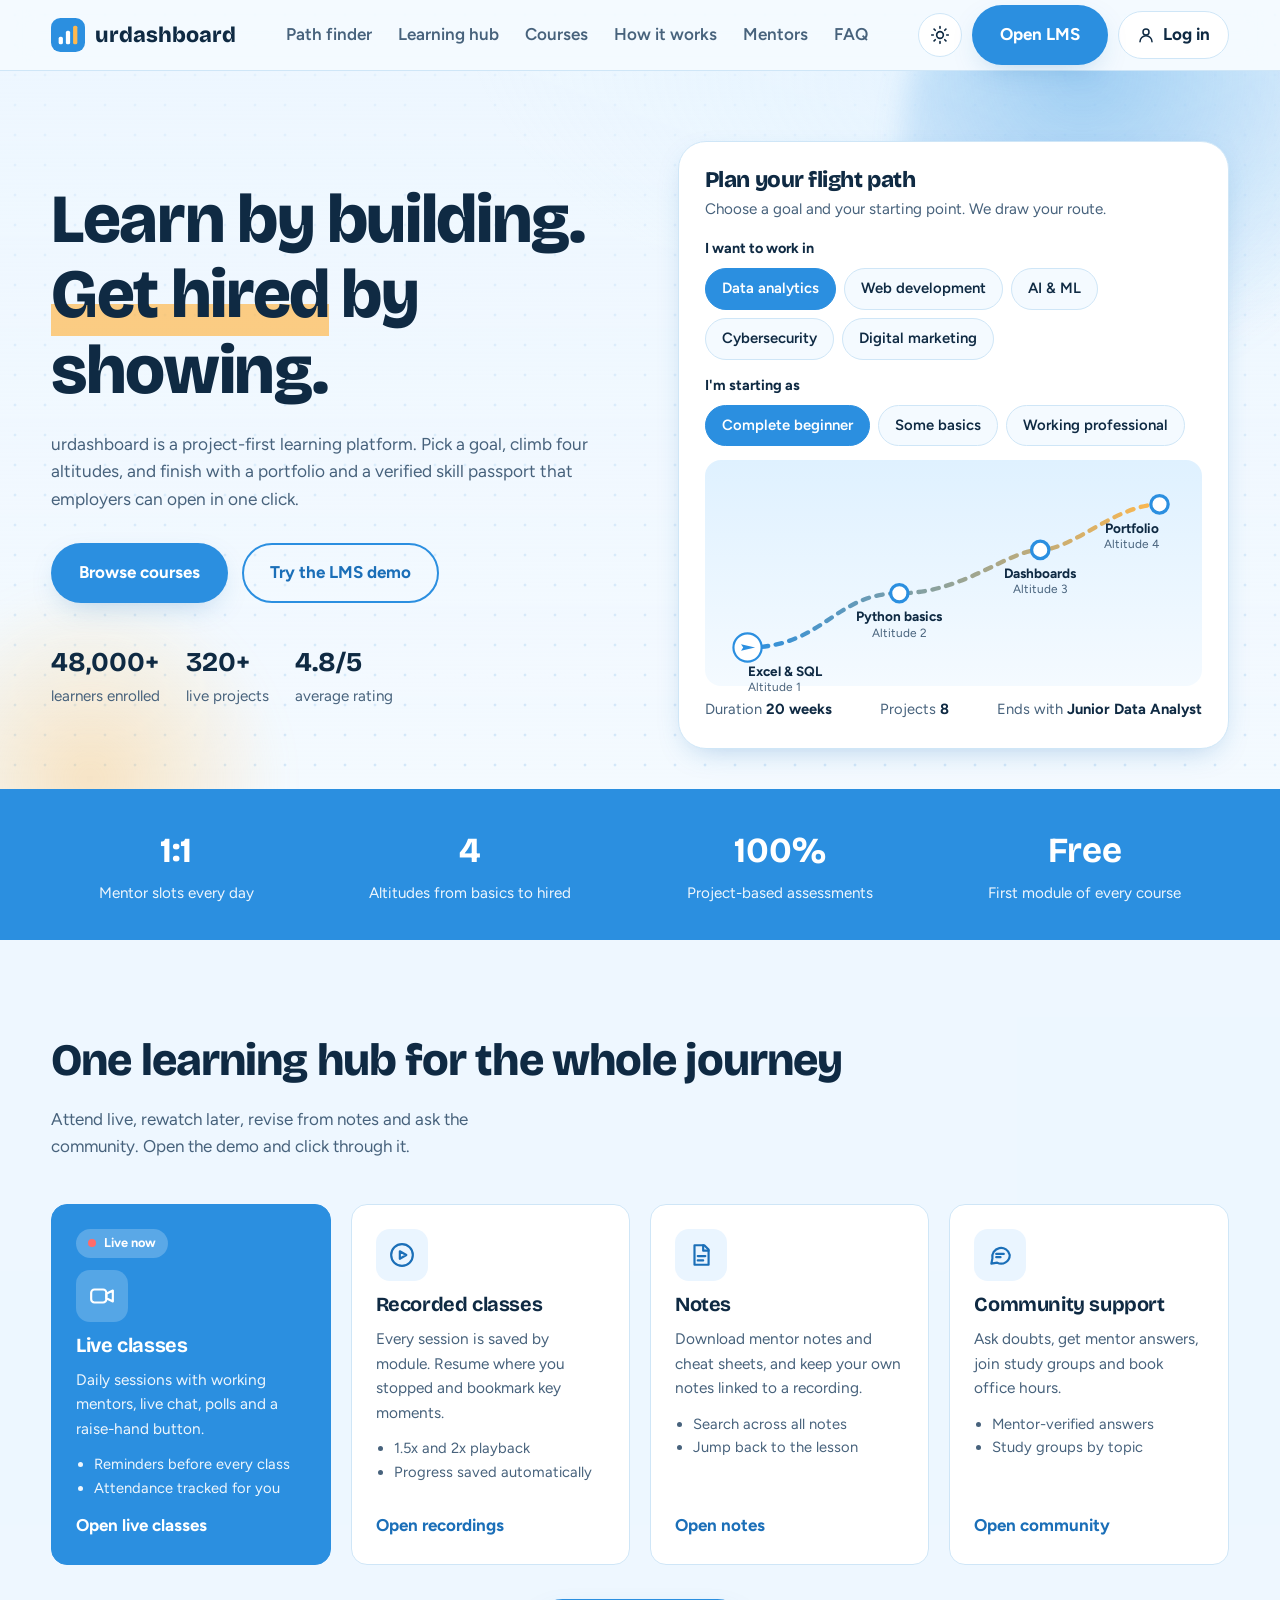
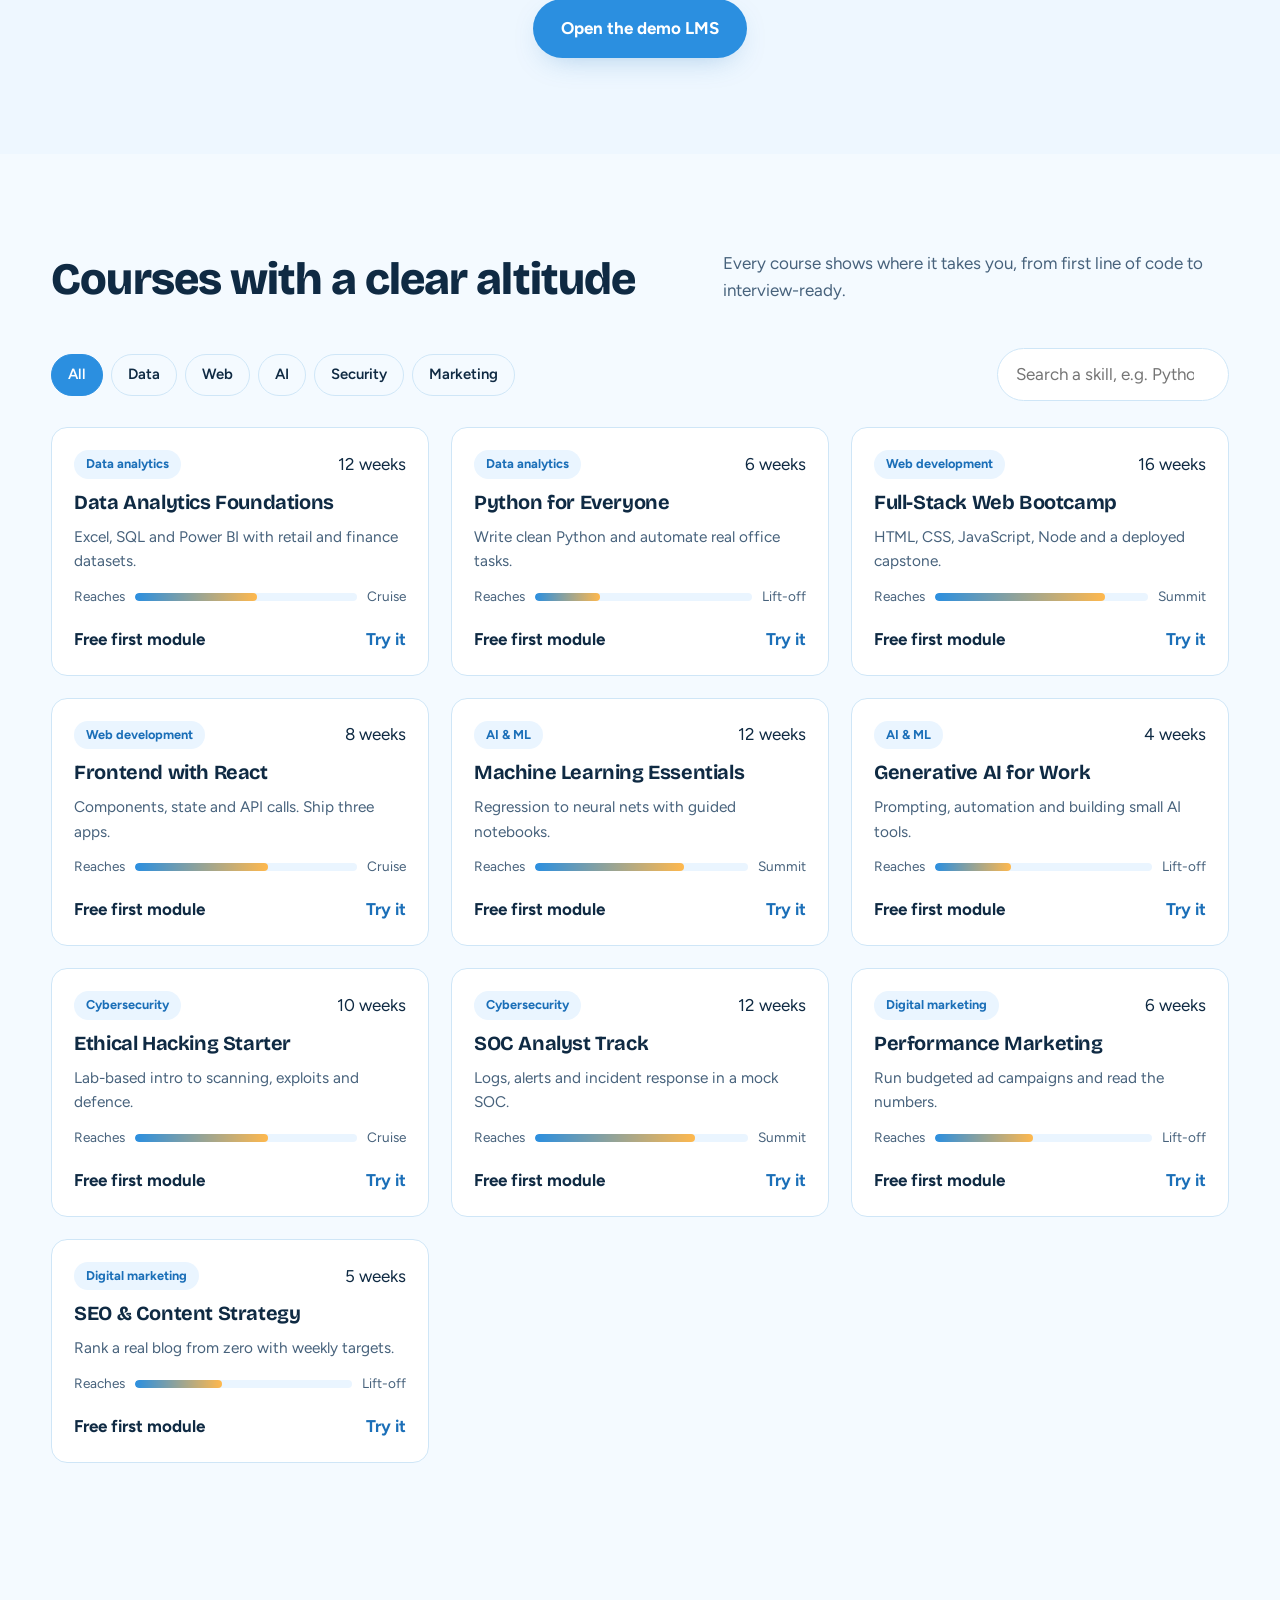
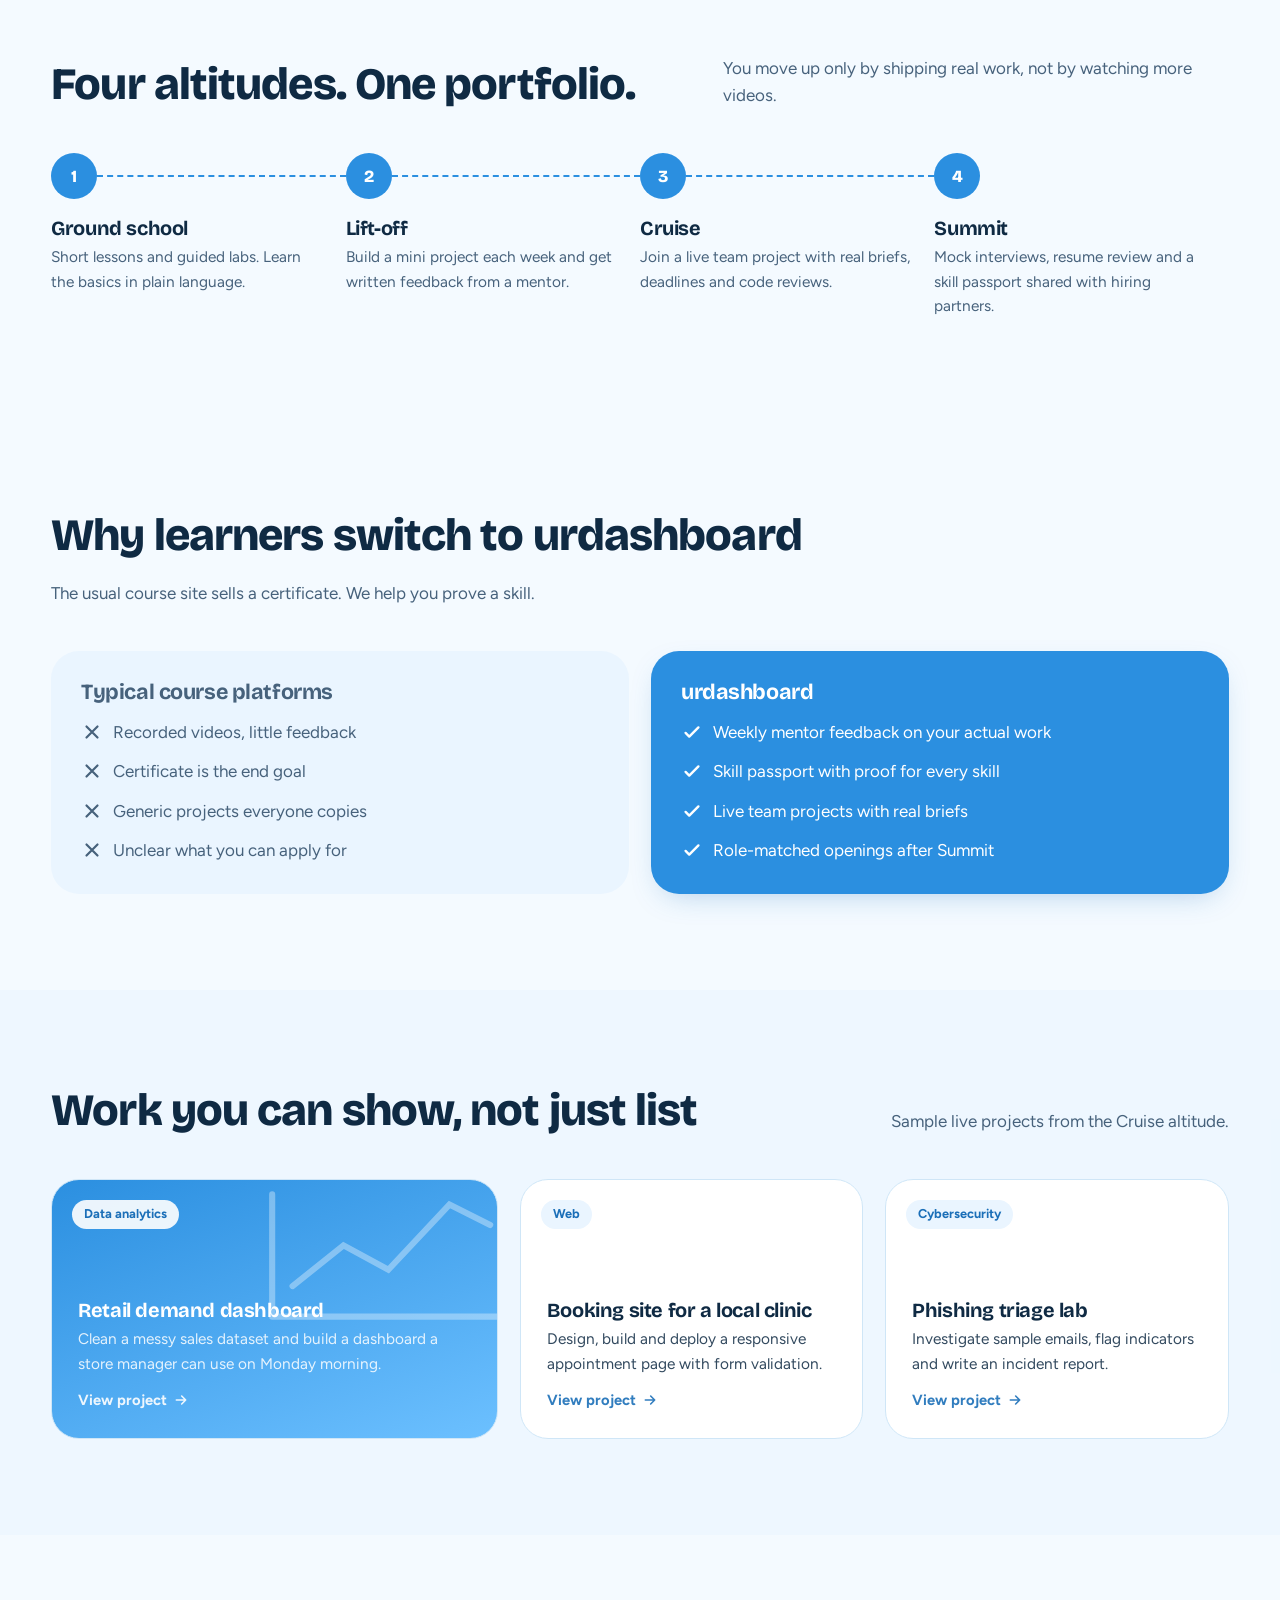
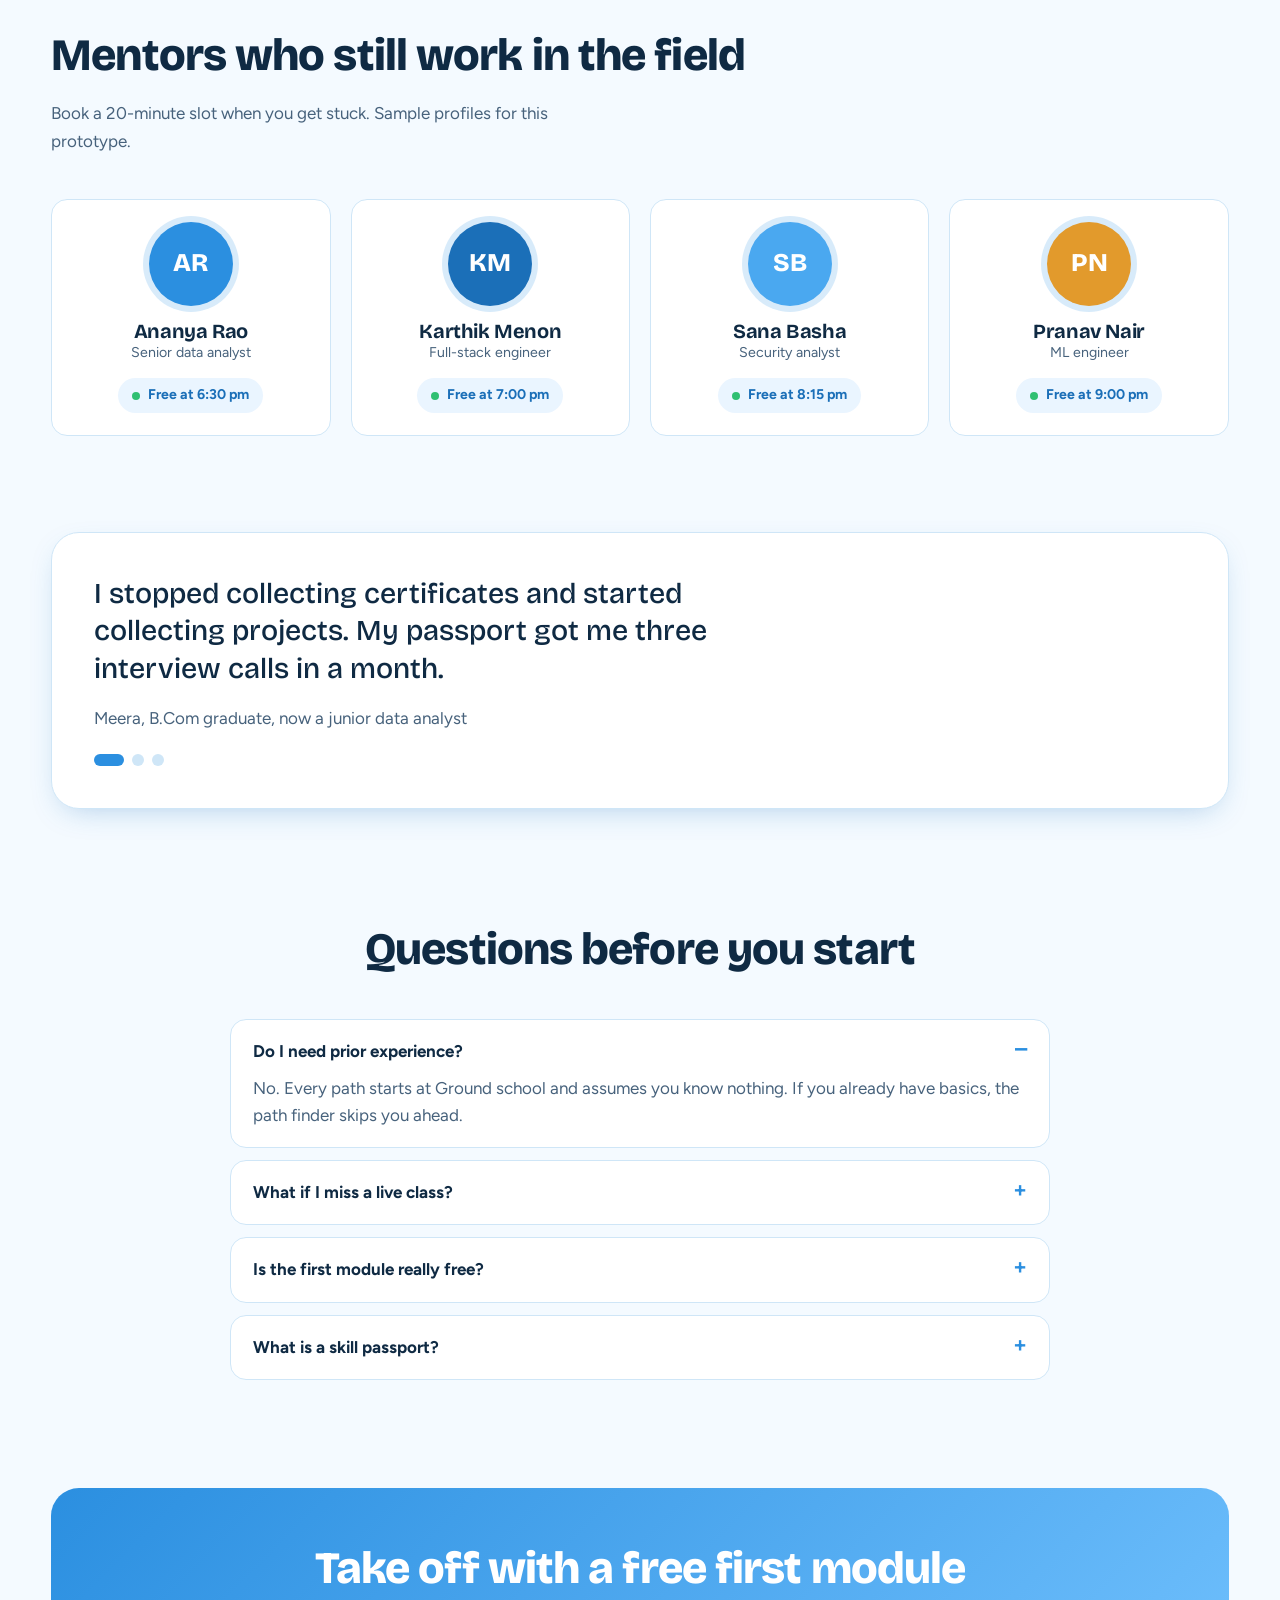
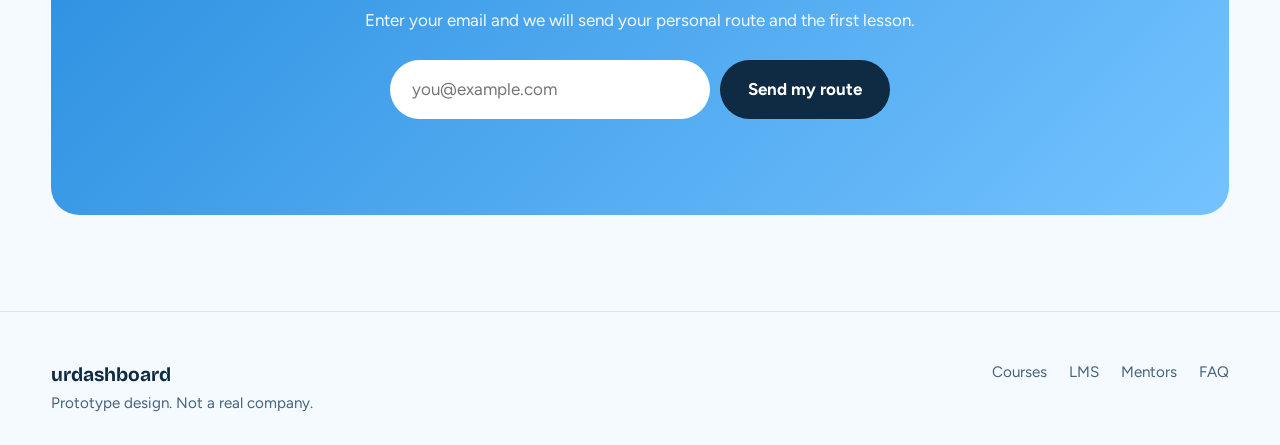
==== index.html @ 357de418 "First commit: urdashboard site" ====
<!DOCTYPE html>
<html lang="en">
<head>
<meta charset="UTF-8">
<meta name="viewport" content="width=device-width, initial-scale=1, viewport-fit=cover">
<meta name="theme-color" content="#f4faff" media="(prefers-color-scheme: light)">
<meta name="theme-color" content="#0a1a2b" media="(prefers-color-scheme: dark)">
<meta name="color-scheme" content="light dark">
<meta name="mobile-web-app-capable" content="yes">
<meta name="apple-mobile-web-app-capable" content="yes">
<meta name="apple-mobile-web-app-status-bar-style" content="default">
<meta name="format-detection" content="telephone=no">
<title>urdashboard – Learn by building. Get hired by showing.</title>
<link rel="icon" href="data:image/svg+xml,%3Csvg xmlns='http://www.w3.org/2000/svg' viewBox='0 0 100 100'%3E%3Ctext y='.9em' font-size='90'%3E%F0%9F%93%8A%3C/text%3E%3C/svg%3E">
<link rel="preconnect" href="https://fonts.googleapis.com">
<link rel="preconnect" href="https://fonts.gstatic.com" crossorigin>
<link href="https://fonts.googleapis.com/css2?family=Bricolage+Grotesque:opsz,wght@12..96,500;12..96,700;12..96,800&family=Figtree:wght@400;500;600;700&display=swap" rel="stylesheet">
<link rel="stylesheet" href="css/style.css?v=3">
<link rel="stylesheet" href="css/auth.css?v=3">
</head>
<body>

<header class="nav">
  <div class="wrap">
    <a class="logo" href="index.html" aria-label="urdashboard home">
      <svg viewBox="0 0 40 40" aria-hidden="true"><rect width="40" height="40" rx="11" fill="#2b8fe0"/><rect x="9" y="22" width="5" height="9" rx="2" fill="#fff"/><rect x="17.5" y="15" width="5" height="16" rx="2" fill="#fff"/><rect x="26" y="9" width="5" height="22" rx="2" fill="#ffb84d"/></svg>
      urdashboard
    </a>
    <ul id="menu">
      <li><a href="#finder">Path finder</a></li>
      <li><a href="#hub">Learning hub</a></li>
      <li><a href="#courses">Courses</a></li>
      <li><a href="#altitudes">How it works</a></li>
      <li><a href="#mentors">Mentors</a></li>
      <li><a href="#faq">FAQ</a></li>
    </ul>
    <div class="nav-actions">
      <button class="icon-btn" id="theme" aria-label="Toggle dark mode">
        <svg width="20" height="20" viewBox="0 0 24 24" fill="none" stroke="currentColor" stroke-width="2" stroke-linecap="round"><circle cx="12" cy="12" r="4"/><path d="M12 2v2M12 20v2M4.9 4.9l1.4 1.4M17.7 17.7l1.4 1.4M2 12h2M20 12h2M4.9 19.1l1.4-1.4M17.7 6.3l1.4-1.4"/></svg>
      </button>
      <a class="btn btn-primary" href="lms.html">Open LMS</a>
      <button class="icon-btn burger" id="burger" aria-label="Open menu" aria-expanded="false">
        <svg width="20" height="20" viewBox="0 0 24 24" fill="none" stroke="currentColor" stroke-width="2" stroke-linecap="round"><path d="M4 7h16M4 12h16M4 17h16"/></svg>
      </button>
    </div>
  </div>
</header>

<main id="top">

<!-- HERO -->
<section class="hero">
  <div class="wrap hero-grid">
    <div>
      <h1>Learn by building. <span class="hl">Get hired</span> by showing.</h1>
      <p class="lead">urdashboard is a project-first learning platform. Pick a goal, climb four altitudes, and finish with a portfolio and a verified skill passport that employers can open in one click.</p>
      <div class="hero-cta">
        <a class="btn btn-primary" href="#courses">Browse courses</a>
        <a class="btn btn-ghost" href="lms.html">Try the LMS demo</a>
      </div>
      <div class="trust">
        <div><b data-count="48000" data-suffix="+">0</b>learners enrolled</div>
        <div><b data-count="320" data-suffix="+">0</b>live projects</div>
        <div><b data-count="4.8" data-dec="1" data-suffix="/5">0</b>average rating</div>
      </div>
    </div>

    <!-- Signature element: interactive flight path -->
    <div class="finder" id="finder">
      <h2>Plan your flight path</h2>
      <p class="sub">Choose a goal and your starting point. We draw your route.</p>
      <span class="label">I want to work in</span>
      <div class="chips" id="goalChips" role="group" aria-label="Goal">
        <button class="chip" aria-pressed="true" data-v="data">Data analytics</button>
        <button class="chip" aria-pressed="false" data-v="web">Web development</button>
        <button class="chip" aria-pressed="false" data-v="ai">AI &amp; ML</button>
        <button class="chip" aria-pressed="false" data-v="cyber">Cybersecurity</button>
        <button class="chip" aria-pressed="false" data-v="mkt">Digital marketing</button>
      </div>
      <span class="label">I'm starting as</span>
      <div class="chips" id="levelChips" role="group" aria-label="Level">
        <button class="chip" aria-pressed="true" data-v="0">Complete beginner</button>
        <button class="chip" aria-pressed="false" data-v="1">Some basics</button>
        <button class="chip" aria-pressed="false" data-v="2">Working professional</button>
      </div>
      <div class="flight" aria-live="polite">
        <svg viewBox="0 0 440 190" role="img" aria-label="Your learning route">
          <defs><linearGradient id="g" x1="0" x2="1"><stop offset="0" stop-color="#2b8fe0"/><stop offset="1" stop-color="#ffb84d"/></linearGradient></defs>
          <path class="path-draw" d="M30 160 C 100 160, 110 110, 170 110 S 270 70, 300 70 S 370 28, 410 28" fill="none" stroke="url(#g)" stroke-width="4" stroke-linecap="round"/>
          <g id="stops"></g>
          <g id="plane" transform="translate(30,160)">
            <circle r="13" fill="#fff" stroke="#2b8fe0" stroke-width="2"/>
            <path d="M-6 3 L7 0 L-6 -3 L-4 0Z" fill="#2b8fe0"/>
          </g>
        </svg>
      </div>
      <div class="summary"><span>Duration <b id="sDur">—</b></span><span>Projects <b id="sProj">—</b></span><span>Ends with <b id="sEnd">—</b></span></div>
    </div>
  </div>
</section>

<div class="band">
  <div class="wrap">
    <div><b>1:1</b><span>Mentor slots every day</span></div>
    <div><b>4</b><span>Altitudes from basics to hired</span></div>
    <div><b>100%</b><span>Project-based assessments</span></div>
    <div><b>Free</b><span>First module of every course</span></div>
  </div>
</div>

<!-- LEARNING HUB (LMS features) -->
<section class="hub" id="hub">
  <div class="wrap">
    <div class="sec-head">
      <h2>One learning hub for the whole journey</h2>
      <p>Attend live, rewatch later, revise from notes and ask the community. Open the demo and click through it.</p>
    </div>
    <div class="hub-grid">
      <article class="hub-card featured">
        <span class="live-badge">Live now</span>
        <div class="hub-ico"><svg viewBox="0 0 24 24" fill="none" stroke="currentColor" stroke-width="2" stroke-linecap="round" stroke-linejoin="round"><rect x="2" y="6" width="14" height="12" rx="3"/><path d="M16 10l6-3v10l-6-3z"/></svg></div>
        <h3>Live classes</h3>
        <p>Daily sessions with working mentors, live chat, polls and a raise-hand button.</p>
        <ul><li>Reminders before every class</li><li>Attendance tracked for you</li></ul>
        <a href="lms.html#live">Open live classes</a>
      </article>
      <article class="hub-card">
        <div class="hub-ico"><svg viewBox="0 0 24 24" fill="none" stroke="currentColor" stroke-width="2" stroke-linecap="round" stroke-linejoin="round"><circle cx="12" cy="12" r="10"/><path d="M10 8.5l6 3.5-6 3.5z"/></svg></div>
        <h3>Recorded classes</h3>
        <p>Every session is saved by module. Resume where you stopped and bookmark key moments.</p>
        <ul><li>1.5x and 2x playback</li><li>Progress saved automatically</li></ul>
        <a href="lms.html#recorded">Open recordings</a>
      </article>
      <article class="hub-card">
        <div class="hub-ico"><svg viewBox="0 0 24 24" fill="none" stroke="currentColor" stroke-width="2" stroke-linecap="round" stroke-linejoin="round"><path d="M6 3h9l4 4v14H6z"/><path d="M14 3v5h5M9 13h7M9 17h5"/></svg></div>
        <h3>Notes</h3>
        <p>Download mentor notes and cheat sheets, and keep your own notes linked to a recording.</p>
        <ul><li>Search across all notes</li><li>Jump back to the lesson</li></ul>
        <a href="lms.html#notes">Open notes</a>
      </article>
      <article class="hub-card">
        <div class="hub-ico"><svg viewBox="0 0 24 24" fill="none" stroke="currentColor" stroke-width="2" stroke-linecap="round" stroke-linejoin="round"><path d="M21 12a8 8 0 0 1-11.6 7.1L4 20l1-4.7A8 8 0 1 1 21 12z"/><path d="M8.5 11h7M8.5 14h4"/></svg></div>
        <h3>Community support</h3>
        <p>Ask doubts, get mentor answers, join study groups and book office hours.</p>
        <ul><li>Mentor-verified answers</li><li>Study groups by topic</li></ul>
        <a href="lms.html#community">Open community</a>
      </article>
    </div>
    <div class="hub-cta"><a class="btn btn-primary" href="lms.html">Open the demo LMS</a></div>
  </div>
</section>

<!-- COURSES -->
<section id="courses">
  <div class="wrap">
    <div class="sec-head">
      <h2>Courses with a clear altitude</h2>
      <p>Every course shows where it takes you, from first line of code to interview-ready.</p>
    </div>
    <div class="toolbar-row">
      <div class="chips" id="courseTabs" role="group" aria-label="Filter courses">
        <button class="chip" aria-pressed="true" data-f="all">All</button>
        <button class="chip" aria-pressed="false" data-f="data">Data</button>
        <button class="chip" aria-pressed="false" data-f="web">Web</button>
        <button class="chip" aria-pressed="false" data-f="ai">AI</button>
        <button class="chip" aria-pressed="false" data-f="cyber">Security</button>
        <button class="chip" aria-pressed="false" data-f="mkt">Marketing</button>
      </div>
      <input class="search" id="q" type="search" placeholder="Search a skill, e.g. Python" aria-label="Search courses">
    </div>
    <div class="courses" id="courseGrid"></div>
  </div>
</section>

<!-- HOW IT WORKS -->
<section class="alts" id="altitudes">
  <div class="wrap">
    <div class="sec-head">
      <h2>Four altitudes. One portfolio.</h2>
      <p>You move up only by shipping real work, not by watching more videos.</p>
    </div>
    <div class="steps">
      <div class="step"><div class="dot">1</div><h3>Ground school</h3><p>Short lessons and guided labs. Learn the basics in plain language.</p></div>
      <div class="step"><div class="dot">2</div><h3>Lift-off</h3><p>Build a mini project each week and get written feedback from a mentor.</p></div>
      <div class="step"><div class="dot">3</div><h3>Cruise</h3><p>Join a live team project with real briefs, deadlines and code reviews.</p></div>
      <div class="step"><div class="dot">4</div><h3>Summit</h3><p>Mock interviews, resume review and a skill passport shared with hiring partners.</p></div>
    </div>
  </div>
</section>

<!-- COMPARE -->
<section>
  <div class="wrap">
    <div class="sec-head"><h2>Why learners switch to urdashboard</h2><p>The usual course site sells a certificate. We help you prove a skill.</p></div>
    <div class="compare">
      <div class="col old">
        <h3>Typical course platforms</h3>
        <ul>
          <li><svg viewBox="0 0 24 24" fill="none" stroke="currentColor" stroke-width="2.4" stroke-linecap="round"><path d="M6 6l12 12M18 6L6 18"/></svg>Recorded videos, little feedback</li>
          <li><svg viewBox="0 0 24 24" fill="none" stroke="currentColor" stroke-width="2.4" stroke-linecap="round"><path d="M6 6l12 12M18 6L6 18"/></svg>Certificate is the end goal</li>
          <li><svg viewBox="0 0 24 24" fill="none" stroke="currentColor" stroke-width="2.4" stroke-linecap="round"><path d="M6 6l12 12M18 6L6 18"/></svg>Generic projects everyone copies</li>
          <li><svg viewBox="0 0 24 24" fill="none" stroke="currentColor" stroke-width="2.4" stroke-linecap="round"><path d="M6 6l12 12M18 6L6 18"/></svg>Unclear what you can apply for</li>
        </ul>
      </div>
      <div class="col new">
        <h3>urdashboard</h3>
        <ul>
          <li><svg viewBox="0 0 24 24" fill="none" stroke="currentColor" stroke-width="2.6" stroke-linecap="round" stroke-linejoin="round"><path d="M5 13l4 4L19 7"/></svg>Weekly mentor feedback on your actual work</li>
          <li><svg viewBox="0 0 24 24" fill="none" stroke="currentColor" stroke-width="2.6" stroke-linecap="round" stroke-linejoin="round"><path d="M5 13l4 4L19 7"/></svg>Skill passport with proof for every skill</li>
          <li><svg viewBox="0 0 24 24" fill="none" stroke="currentColor" stroke-width="2.6" stroke-linecap="round" stroke-linejoin="round"><path d="M5 13l4 4L19 7"/></svg>Live team projects with real briefs</li>
          <li><svg viewBox="0 0 24 24" fill="none" stroke="currentColor" stroke-width="2.6" stroke-linecap="round" stroke-linejoin="round"><path d="M5 13l4 4L19 7"/></svg>Role-matched openings after Summit</li>
        </ul>
      </div>
    </div>
  </div>
</section>

<!-- PROJECTS -->
<section id="projects" class="alt-bg">
  <div class="wrap">
    <div class="sec-head"><h2>Work you can show, not just list</h2><p>Sample live projects from the Cruise altitude.</p></div>
    <div class="projects">
      <article class="proj big" role="button" tabindex="0" data-proj="data" aria-haspopup="dialog">
        <span class="tag">Data analytics</span>
        <svg class="viz" viewBox="0 0 120 80" fill="none" stroke="#fff" stroke-width="3" stroke-linecap="round"><path d="M5 70V10M5 70h110"/><path d="M15 55l25-20 22 12 30-32 20 10"/></svg>
        <h3>Retail demand dashboard</h3>
        <p>Clean a messy sales dataset and build a dashboard a store manager can use on Monday morning.</p>
        <span class="go">View project <svg width="16" height="16" viewBox="0 0 24 24" fill="none" stroke="currentColor" stroke-width="2.4" stroke-linecap="round" stroke-linejoin="round"><path d="M5 12h14M13 6l6 6-6 6"/></svg></span>
      </article>
      <article class="proj" role="button" tabindex="0" data-proj="web" aria-haspopup="dialog">
        <span class="tag">Web</span>
        <h3>Booking site for a local clinic</h3>
        <p>Design, build and deploy a responsive appointment page with form validation.</p>
        <span class="go">View project <svg width="16" height="16" viewBox="0 0 24 24" fill="none" stroke="currentColor" stroke-width="2.4" stroke-linecap="round" stroke-linejoin="round"><path d="M5 12h14M13 6l6 6-6 6"/></svg></span>
      </article>
      <article class="proj" role="button" tabindex="0" data-proj="cyber" aria-haspopup="dialog">
        <span class="tag">Cybersecurity</span>
        <h3>Phishing triage lab</h3>
        <p>Investigate sample emails, flag indicators and write an incident report.</p>
        <span class="go">View project <svg width="16" height="16" viewBox="0 0 24 24" fill="none" stroke="currentColor" stroke-width="2.4" stroke-linecap="round" stroke-linejoin="round"><path d="M5 12h14M13 6l6 6-6 6"/></svg></span>
      </article>
    </div>
  </div>
</section>

<!-- MENTORS -->
<section id="mentors">
  <div class="wrap">
    <div class="sec-head"><h2>Mentors who still work in the field</h2><p>Book a 20-minute slot when you get stuck. Sample profiles for this prototype.</p></div>
    <div class="mentors">
      <div class="mentor"><div class="avatar" style="background:#2b8fe0">AR</div><h3>Ananya Rao</h3><small>Senior data analyst</small><span class="slot">Free at 6:30 pm</span></div>
      <div class="mentor"><div class="avatar" style="background:#1b6fb8">KM</div><h3>Karthik Menon</h3><small>Full-stack engineer</small><span class="slot">Free at 7:00 pm</span></div>
      <div class="mentor"><div class="avatar" style="background:#4aa8f0">SB</div><h3>Sana Basha</h3><small>Security analyst</small><span class="slot">Free at 8:15 pm</span></div>
      <div class="mentor"><div class="avatar" style="background:#e29a2c">PN</div><h3>Pranav Nair</h3><small>ML engineer</small><span class="slot">Free at 9:00 pm</span></div>
    </div>
  </div>
</section>

<!-- TESTIMONIALS -->
<section style="padding-top:0">
  <div class="wrap">
    <div class="quotes">
      <div class="quote on"><p>I stopped collecting certificates and started collecting projects. My passport got me three interview calls in a month.</p><cite>Meera, B.Com graduate, now a junior data analyst</cite></div>
      <div class="quote"><p>The mentor reviewed my code line by line. That one hour taught me more than ten tutorials.</p><cite>Rohit, final-year engineering student</cite></div>
      <div class="quote"><p>I work full time, so the evening slots and the recordings made it possible to finish.</p><cite>Farah, marketing executive moving into analytics</cite></div>
      <div class="dots" id="dots"></div>
    </div>
  </div>
</section>

<!-- FAQ -->
<section id="faq" style="padding-top:20px">
  <div class="wrap">
    <div class="sec-head" style="justify-content:center;text-align:center"><h2>Questions before you start</h2></div>
    <div class="faq">
      <details open><summary>Do I need prior experience?</summary><p>No. Every path starts at Ground school and assumes you know nothing. If you already have basics, the path finder skips you ahead.</p></details>
      <details><summary>What if I miss a live class?</summary><p>Every live class is recorded and added to your recorded classes within a few hours, together with the mentor's notes.</p></details>
      <details><summary>Is the first module really free?</summary><p>Yes. Try the first module of any course and decide after you have built your first mini project.</p></details>
      <details><summary>What is a skill passport?</summary><p>A shareable page that lists every skill you have proven, with links to the project, the mentor's feedback and the date.</p></details>
    </div>
  </div>
</section>

<!-- CTA -->
<section id="join" style="padding-top:0">
  <div class="wrap">
    <div class="cta">
      <h2>Take off with a free first module</h2>
      <p>Enter your email and we will send your personal route and the first lesson.</p>
      <form id="joinForm" novalidate>
        <input type="email" id="email" placeholder="you@example.com" aria-label="Email address" required>
        <button class="btn" type="submit">Send my route</button>
      </form>
      <div class="msg" id="msg" role="status"></div>
    </div>
  </div>
</section>

</main>

<footer>
  <div class="wrap">
    <div><b style="font-family:var(--display);font-size:1.2rem;color:var(--ink)">urdashboard</b><br>Prototype design. Not a real company.</div>
    <div class="fl"><a href="#courses">Courses</a><a href="lms.html">LMS</a><a href="#mentors">Mentors</a><a href="#faq">FAQ</a></div>
  </div>
</footer>

<script src="js/common.js?v=3"></script>
<script src="js/main.js?v=3"></script>
</body>
</html>
---- css/style.css ----
/* =========================================================
   urdashboard – shared base + landing page styles
   Used by index.html and lms.html
   ========================================================= */
:root{
  --sky:#dff1ff; --cloud:#f4faff; --azure:#2b8fe0; --azure-d:#1b6fb8; --ink:#0f2a43; --ink-2:#47627c;
  --sun:#ffb84d; --card:#ffffff; --line:#cfe6f7; --soft:#eaf5ff; --ok:#2fbf71;
  --shadow:0 10px 30px -12px rgba(27,111,184,.35);
  --r-lg:28px; --r-md:16px; --r-sm:10px;
  --display:"Bricolage Grotesque","Trebuchet MS",system-ui,sans-serif;
  --body:"Figtree",system-ui,-apple-system,"Segoe UI",sans-serif;
}
@media (prefers-color-scheme: dark){
  :root:not([data-theme="light"]){
    --sky:#0e2238; --cloud:#0a1a2b; --azure:#5db4ff; --azure-d:#8cccff; --ink:#e7f3ff; --ink-2:#9bb6cf;
    --card:#112b45; --line:#1f4264; --soft:#0f2740; --shadow:0 10px 30px -12px rgba(0,0,0,.6);
  }
}
:root[data-theme="dark"]{
  --sky:#0e2238; --cloud:#0a1a2b; --azure:#5db4ff; --azure-d:#8cccff; --ink:#e7f3ff; --ink-2:#9bb6cf;
  --card:#112b45; --line:#1f4264; --soft:#0f2740; --shadow:0 10px 30px -12px rgba(0,0,0,.6);
}
*,*::before,*::after{box-sizing:border-box}
html{scroll-behavior:smooth;scroll-padding-top:84px}
body{margin:0;background:var(--cloud);color:var(--ink);font-family:var(--body);font-size:17px;line-height:1.6;-webkit-font-smoothing:antialiased}
h1,h2,h3,h4{font-family:var(--display);line-height:1.1;margin:0;letter-spacing:-.02em}
h1{font-size:clamp(2.4rem,5.4vw,4.3rem);font-weight:800}
h2{font-size:clamp(1.9rem,3.6vw,2.8rem);font-weight:800}
h3{font-size:1.25rem;font-weight:700}
p{margin:0}
a{color:inherit;text-decoration:none}
button{font:inherit;color:inherit;cursor:pointer}
input,select,textarea{font:inherit;color:var(--ink)}
:focus-visible{outline:3px solid var(--sun);outline-offset:3px;border-radius:6px}
.wrap{width:min(1180px,92%);margin-inline:auto}
section{padding:96px 0}
.lead{color:var(--ink-2);max-width:56ch;font-size:1.08rem}
.sec-head{display:flex;flex-wrap:wrap;justify-content:space-between;align-items:end;gap:20px;margin-bottom:44px}
.sec-head p{max-width:46ch;color:var(--ink-2)}
.muted{color:var(--ink-2)}
.sr-only{position:absolute;width:1px;height:1px;overflow:hidden;clip:rect(0 0 0 0);white-space:nowrap}

/* ---------- buttons & chips ---------- */
.btn{display:inline-flex;align-items:center;justify-content:center;gap:8px;padding:14px 26px;border-radius:999px;font-weight:700;border:2px solid transparent;transition:transform .2s,box-shadow .2s,background .2s}
.btn-primary{background:var(--azure);color:#fff;box-shadow:var(--shadow)}
.btn-primary:hover{transform:translateY(-2px);background:var(--azure-d)}
.btn-ghost{background:transparent;border-color:var(--azure);color:var(--azure-d)}
.btn-ghost:hover{background:var(--soft)}
.btn-sm{padding:8px 16px;font-size:.92rem}
.chip{padding:8px 16px;border-radius:999px;border:1.5px solid var(--line);background:var(--cloud);font-weight:600;font-size:.93rem;transition:.2s}
.chip:hover{border-color:var(--azure)}
.chip[aria-pressed="true"]{background:var(--azure);border-color:var(--azure);color:#fff}
.chips{display:flex;flex-wrap:wrap;gap:8px}
.icon-btn{width:42px;height:42px;border-radius:50%;border:1px solid var(--line);background:var(--card);display:grid;place-items:center}
.badge{padding:4px 12px;border-radius:999px;background:var(--soft);color:var(--azure-d);font-weight:700;font-size:.8rem}

/* ---------- nav ---------- */
header.nav{position:sticky;top:0;z-index:50;background:color-mix(in srgb,var(--cloud) 82%,transparent);backdrop-filter:blur(14px);border-bottom:1px solid var(--line)}
.nav .wrap{display:flex;align-items:center;justify-content:space-between;height:70px}
.logo{display:flex;align-items:center;gap:10px;font-family:var(--display);font-weight:800;font-size:1.35rem}
.logo svg{width:34px;height:34px}
.nav ul{display:flex;gap:26px;list-style:none;margin:0;padding:0;font-weight:600;color:var(--ink-2)}
.nav ul a:hover{color:var(--azure)}
.nav-actions{display:flex;gap:10px;align-items:center}
.burger{display:none}
@media(max-width:960px){
  .nav ul{position:absolute;top:100%;left:0;right:0;background:var(--cloud);flex-direction:column;gap:0;padding:8px 4% 18px;border-bottom:1px solid var(--line);display:none}
  .nav ul.open{display:flex}
  .nav ul a{display:block;padding:12px 0}
  .burger{display:grid}
  .nav-actions .btn{display:none}
}

/* ---------- hero ---------- */
.hero{padding:70px 0 40px;background:radial-gradient(900px 500px at 85% -10%,var(--sky),transparent 70%),linear-gradient(180deg,var(--soft),var(--cloud));position:relative;overflow:hidden}
.hero-grid{display:grid;grid-template-columns:1.05fr 1fr;gap:48px;align-items:center}
.hero h1 span.hl{background:linear-gradient(transparent 62%,color-mix(in srgb,var(--sun) 70%,transparent) 62%)}
.hero .lead{margin:22px 0 30px}
.hero-cta{display:flex;flex-wrap:wrap;gap:14px}
.trust{display:flex;flex-wrap:wrap;gap:26px;margin-top:38px;color:var(--ink-2);font-size:.95rem}
.trust b{display:block;font-family:var(--display);font-size:1.7rem;color:var(--ink)}
@media(max-width:960px){.hero-grid{grid-template-columns:1fr}}

/* ---------- path finder ---------- */
.finder{background:var(--card);border:1px solid var(--line);border-radius:var(--r-lg);box-shadow:var(--shadow);padding:26px}
.finder h2{font-size:1.4rem}
.finder .sub{color:var(--ink-2);font-size:.95rem;margin:4px 0 16px}
.finder .chips{margin-bottom:14px}
.label{font-weight:700;font-size:.9rem;margin-bottom:8px;display:block}
.flight{margin-top:10px;border-radius:var(--r-md);background:linear-gradient(180deg,var(--sky),var(--cloud));padding:14px 10px 6px}
.flight svg{width:100%;height:auto;display:block;overflow:visible}
.stop-label{font-size:12.5px;font-weight:700;fill:var(--ink)}
.stop-sub{font-size:11px;fill:var(--ink-2)}
.path-draw{stroke-dasharray:6 7;animation:dash 1.2s linear infinite}
@keyframes dash{to{stroke-dashoffset:-26}}
.summary{display:flex;justify-content:space-between;gap:10px;margin-top:12px;font-size:.92rem;color:var(--ink-2)}
.summary b{color:var(--ink)}

/* ---------- stats band ---------- */
.band{padding:34px 0;background:var(--azure);color:#fff}
.band .wrap{display:flex;flex-wrap:wrap;justify-content:space-around;gap:20px;text-align:center}
.band b{font-family:var(--display);font-size:2.2rem;display:block}
.band span{opacity:.92;font-size:.95rem}

/* ---------- learning hub (LMS features) ---------- */
.hub{background:var(--soft)}
.hub-grid{display:grid;grid-template-columns:repeat(4,1fr);gap:20px}
.hub-card{background:var(--card);border:1px solid var(--line);border-radius:var(--r-md);padding:24px;display:flex;flex-direction:column;gap:12px;transition:transform .25s,box-shadow .25s}
.hub-card:hover{transform:translateY(-4px);box-shadow:var(--shadow)}
.hub-ico{width:52px;height:52px;border-radius:14px;background:var(--soft);color:var(--azure-d);display:grid;place-items:center}
.hub-ico svg{width:26px;height:26px}
.hub-card p{color:var(--ink-2);font-size:.96rem}
.hub-card ul{margin:0;padding-left:18px;color:var(--ink-2);font-size:.92rem}
.hub-card a{margin-top:auto;font-weight:700;color:var(--azure-d)}
.hub-card.featured{background:var(--azure);color:#fff;border-color:var(--azure)}
.hub-card.featured .hub-ico{background:rgba(255,255,255,.2);color:#fff}
.hub-card.featured p,.hub-card.featured ul{color:rgba(255,255,255,.92)}
.hub-card.featured a{color:#fff}
.live-badge{display:inline-flex;align-items:center;gap:8px;align-self:flex-start;background:rgba(255,255,255,.22);padding:4px 12px;border-radius:99px;font-size:.8rem;font-weight:700}
.live-badge::before{content:"";width:8px;height:8px;border-radius:50%;background:#ff6b6b;animation:pulse 1.8s infinite}
@keyframes pulse{0%{box-shadow:0 0 0 0 rgba(255,107,107,.7)}70%{box-shadow:0 0 0 8px rgba(255,107,107,0)}100%{box-shadow:0 0 0 0 rgba(255,107,107,0)}}
@media(max-width:1000px){.hub-grid{grid-template-columns:repeat(2,1fr)}}
@media(max-width:560px){.hub-grid{grid-template-columns:1fr}}
.hub-cta{margin-top:34px;text-align:center}

/* ---------- courses ---------- */
.toolbar-row{display:flex;flex-wrap:wrap;gap:14px;justify-content:space-between;align-items:center}
.search{padding:12px 18px;border-radius:999px;border:1.5px solid var(--line);background:var(--card);min-width:230px}
.courses{display:grid;grid-template-columns:repeat(auto-fill,minmax(280px,1fr));gap:22px;margin-top:26px}
.course{background:var(--card);border:1px solid var(--line);border-radius:var(--r-md);padding:22px;display:flex;flex-direction:column;gap:12px;transition:transform .25s,box-shadow .25s}
.course:hover{transform:translateY(-4px);box-shadow:var(--shadow)}
.course .top{display:flex;justify-content:space-between;align-items:center}
.course p{color:var(--ink-2);font-size:.96rem}
.alt{display:flex;align-items:center;gap:10px;font-size:.85rem;color:var(--ink-2)}
.alt .meter{flex:1;height:8px;border-radius:99px;background:var(--soft);overflow:hidden}
.alt .meter i{display:block;height:100%;background:linear-gradient(90deg,var(--azure),var(--sun));border-radius:99px}
.course .foot{margin-top:auto;display:flex;justify-content:space-between;align-items:center;padding-top:6px;font-weight:700}
.course .foot a{color:var(--azure-d)}
.empty{grid-column:1/-1;text-align:center;color:var(--ink-2);padding:30px}

/* ---------- altitudes ---------- */
.alts{background:var(--cloud)}
.steps{display:grid;grid-template-columns:repeat(4,1fr);position:relative;margin-top:10px}
.step{padding:0 22px 0 0;position:relative}
.step .dot{width:46px;height:46px;border-radius:50%;background:var(--azure);color:#fff;display:grid;place-items:center;font-family:var(--display);font-weight:800;margin-bottom:18px;position:relative;z-index:1}
.step::before{content:"";position:absolute;top:22px;left:46px;right:0;border-top:2px dashed var(--azure)}
.step:last-child::before{display:none}
.step h3{margin-bottom:6px}.step p{color:var(--ink-2);font-size:.96rem}
@media(max-width:860px){.steps{grid-template-columns:1fr;gap:26px}.step::before{display:none}}

/* ---------- compare ---------- */
.compare{display:grid;grid-template-columns:1fr 1fr;gap:22px}
.col{border-radius:var(--r-lg);padding:30px}
.col.old{background:var(--soft);color:var(--ink-2)}
.col.new{background:var(--azure);color:#fff;box-shadow:var(--shadow)}
.col h3{margin-bottom:14px;font-size:1.35rem}
.col ul{list-style:none;margin:0;padding:0;display:grid;gap:12px}
.col li{display:flex;gap:10px}
.col li svg{flex:none;width:22px;height:22px;margin-top:2px}
@media(max-width:760px){.compare{grid-template-columns:1fr}}

/* ---------- projects ---------- */
.projects{display:grid;grid-template-columns:1.3fr 1fr 1fr;gap:22px}
.proj{border-radius:var(--r-lg);padding:26px;min-height:260px;position:relative;overflow:hidden;display:flex;flex-direction:column;justify-content:flex-end;background:var(--card);border:1px solid var(--line)}
.proj.big{background:linear-gradient(160deg,var(--azure),#6cc0ff);color:#fff}
.proj .tag{position:absolute;top:20px;left:20px;background:rgba(255,255,255,.9);color:#1b6fb8;padding:4px 12px;border-radius:99px;font-size:.8rem;font-weight:700}
.proj p{opacity:.85;margin-top:6px;font-size:.96rem}
.proj .viz{position:absolute;right:-10px;top:-6px;width:55%;opacity:.35}
@media(max-width:900px){.projects{grid-template-columns:1fr}}
.alt-bg{background:var(--soft)}

/* ---------- mentors ---------- */
.mentors{display:grid;grid-template-columns:repeat(auto-fit,minmax(230px,1fr));gap:20px}
.mentor{background:var(--card);border:1px solid var(--line);border-radius:var(--r-md);padding:22px;text-align:center}
.avatar{width:84px;height:84px;border-radius:50%;margin:0 auto 14px;display:grid;place-items:center;font-family:var(--display);font-weight:800;font-size:1.6rem;color:#fff}
.mentor small{color:var(--ink-2);display:block}
.slot{margin-top:14px;display:inline-flex;align-items:center;gap:8px;font-size:.88rem;font-weight:700;color:var(--azure-d);background:var(--soft);padding:6px 14px;border-radius:99px}
.slot::before{content:"";width:8px;height:8px;border-radius:50%;background:var(--ok);animation:pulse-g 1.8s infinite}
@keyframes pulse-g{0%{box-shadow:0 0 0 0 rgba(47,191,113,.6)}70%{box-shadow:0 0 0 8px rgba(47,191,113,0)}100%{box-shadow:0 0 0 0 rgba(47,191,113,0)}}

/* ---------- testimonials ---------- */
.quotes{background:var(--card);border:1px solid var(--line);border-radius:var(--r-lg);padding:42px;box-shadow:var(--shadow)}
.quote{display:none}.quote.on{display:block;animation:fade .5s}
@keyframes fade{from{opacity:0}to{opacity:1}}
.quote p{font-family:var(--display);font-size:clamp(1.3rem,2.4vw,1.8rem);line-height:1.3;font-weight:500;max-width:34ch}
.quote cite{display:block;margin-top:18px;font-style:normal;color:var(--ink-2)}
.dots{display:flex;gap:8px;margin-top:22px}
.dots button{width:12px;height:12px;border-radius:50%;border:0;background:var(--line);padding:0}
.dots button[aria-current="true"]{background:var(--azure);width:30px;border-radius:99px}

/* ---------- faq ---------- */
.faq{max-width:820px;margin-inline:auto}
details{background:var(--card);border:1px solid var(--line);border-radius:var(--r-md);padding:18px 22px;margin-bottom:12px}
summary{font-weight:700;cursor:pointer;list-style:none;display:flex;justify-content:space-between;gap:12px}
summary::-webkit-details-marker{display:none}
summary::after{content:"+";font-size:1.4rem;line-height:1;color:var(--azure)}
details[open] summary::after{content:"–"}
details p{margin-top:10px;color:var(--ink-2)}

/* ---------- cta ---------- */
.cta{background:linear-gradient(135deg,var(--azure),#74c3ff);color:#fff;border-radius:var(--r-lg);padding:56px 40px;text-align:center}
.cta p{max-width:50ch;margin:14px auto 26px;opacity:.95}
.cta form{display:flex;gap:10px;justify-content:center;flex-wrap:wrap}
.cta input{padding:15px 22px;border-radius:999px;border:0;min-width:min(320px,100%);color:#0f2a43}
.cta .btn{background:#0f2a43;color:#fff}
.cta .btn:hover{background:#000}
.msg{margin-top:14px;font-weight:700;min-height:1.5em}

footer{padding:48px 0 30px;border-top:1px solid var(--line);color:var(--ink-2);font-size:.95rem}
footer .wrap{display:flex;flex-wrap:wrap;justify-content:space-between;gap:20px}
footer a:hover{color:var(--azure)}
.fl{display:flex;gap:22px;flex-wrap:wrap}

/* one orchestrated entrance on the hero */
.hero .hero-grid>*{animation:rise .8s cubic-bezier(.2,.7,.2,1) both}
.hero .hero-grid>*:nth-child(2){animation-delay:.15s}
@keyframes rise{from{opacity:0;transform:translateY(24px)}}
@media(prefers-reduced-motion:reduce){*{animation:none!important;transition:none!important;scroll-behavior:auto!important}}
---- css/auth.css ----
/* =========================================================
   urdashboard – auth, profile, mobile dock and motion polish
   Load AFTER style.css (and lms.css on the LMS page)
   ========================================================= */
.a-wrap [hidden],.pdlg [hidden],.dock[hidden]{display:none!important}

/* ---------- dialog shell ---------- */
dialog.adlg,dialog.pdlg{border:0;padding:0;border-radius:var(--r-lg);background:var(--card);color:var(--ink);box-shadow:0 40px 90px -24px rgba(8,30,56,.65);overflow:hidden;max-height:92vh}
dialog.adlg{width:min(900px,94vw)}
dialog.pdlg{width:min(560px,94vw);overflow:auto}
dialog.adlg[open],dialog.pdlg[open]{animation:aPop .4s cubic-bezier(.2,.9,.3,1.15)}
dialog.adlg::backdrop,dialog.pdlg::backdrop{background:rgba(8,26,44,.55);backdrop-filter:blur(7px)}
@keyframes aPop{from{opacity:0;transform:translateY(22px) scale(.95)}}
@keyframes aSheet{from{transform:translateY(100%)}}
.a-wrap{display:grid;grid-template-columns:.85fr 1.15fr;max-height:92vh}

/* ---------- left art panel ---------- */
.a-side{position:relative;overflow:hidden;color:#fff;padding:34px 30px;background:linear-gradient(160deg,#0c3156,#1b6fb8 55%,#4aa8f0);display:flex;flex-direction:column;justify-content:flex-end;gap:14px;min-height:460px}
.a-side::before{content:"";position:absolute;width:300px;height:300px;right:-90px;top:-70px;border-radius:50%;background:radial-gradient(circle,rgba(255,184,77,.55),transparent 65%);animation:blob 12s ease-in-out infinite alternate}
.a-art{position:absolute;left:0;top:0;width:100%;height:58%}
.a-art .dash{stroke-dasharray:6 8;animation:dash 1.4s linear infinite}
.a-art .c{animation:cdrift 16s ease-in-out infinite alternate}
.a-art .c2{animation-duration:22s}
@keyframes cdrift{to{transform:translateX(34px)}}
.a-side h2,.a-side ul{position:relative}
.a-side h2{font-size:1.75rem}
.a-side ul{list-style:none;margin:0;padding:0;display:grid;gap:10px;font-size:.95rem;color:rgba(255,255,255,.92)}
.a-side li{display:flex;gap:10px;align-items:flex-start}
.a-side li::before{content:"";flex:none;width:18px;height:18px;margin-top:3px;border-radius:50%;background:var(--sun) url("data:image/svg+xml,%3Csvg xmlns='http://www.w3.org/2000/svg' viewBox='0 0 24 24' fill='none' stroke='%230f2a43' stroke-width='4' stroke-linecap='round' stroke-linejoin='round'%3E%3Cpath d='M5 13l4 4L19 7'/%3E%3C/svg%3E") center/11px no-repeat}

/* ---------- right form panel ---------- */
.a-main{position:relative;padding:30px 32px 28px;overflow:auto}
.a-x{position:absolute;top:14px;right:14px;width:38px;height:38px;border-radius:50%;border:1px solid var(--line);background:var(--card);display:grid;place-items:center;z-index:2}
.a-x:hover{background:var(--soft)}
.a-tabs{position:relative;display:grid;grid-template-columns:1fr 1fr;background:var(--soft);border-radius:99px;padding:4px;margin:0 46px 22px 0}
.a-tabs button{position:relative;z-index:1;border:0;background:none;padding:10px;border-radius:99px;font-weight:700;color:var(--ink-2);transition:color .25s}
.a-tabs button[aria-selected="true"]{color:#fff}
.a-ind{position:absolute;top:4px;bottom:4px;left:4px;width:calc(50% - 4px);border-radius:99px;background:var(--azure);box-shadow:var(--shadow);transition:transform .35s cubic-bezier(.3,1.2,.4,1)}
.a-tabs[data-tab="login"] .a-ind{transform:translateX(100%)}
.a-main h3{font-size:1.5rem;margin-bottom:4px}
.a-sub{color:var(--ink-2);font-size:.95rem;margin-bottom:16px}
.a-form{display:grid;grid-template-columns:1fr 1fr;gap:12px 14px}
.a-form .full{grid-column:1/-1}
.f{display:flex;flex-direction:column;gap:5px;min-width:0}
.f label{font-weight:700;font-size:.86rem}
.f input,.f select{width:100%;padding:12px 14px;border-radius:12px;border:1.5px solid var(--line);background:var(--cloud);transition:border-color .2s,box-shadow .2s}
.f input:focus,.f select:focus{outline:0;border-color:var(--azure);box-shadow:0 0 0 4px color-mix(in srgb,var(--azure) 22%,transparent)}
.f input[aria-invalid="true"],.f select[aria-invalid="true"]{border-color:#e03131}
.f input[readonly]{opacity:.65}
.f-err{color:#e03131;font-size:.8rem;min-height:0}
.pre{display:flex;align-items:center;border:1.5px solid var(--line);border-radius:12px;background:var(--cloud);overflow:hidden;transition:border-color .2s,box-shadow .2s}
.pre:focus-within{border-color:var(--azure);box-shadow:0 0 0 4px color-mix(in srgb,var(--azure) 22%,transparent)}
.pre span{padding:0 4px 0 14px;font-weight:700;color:var(--ink-2)}
.pre input{border:0;box-shadow:none!important;background:transparent;border-radius:0}
.a-go{width:100%;margin-top:6px;padding:15px;font-size:1rem}
.a-alt{text-align:center;color:var(--ink-2);font-size:.93rem;margin-top:14px}
.a-alt button{border:0;background:none;color:var(--azure-d);font-weight:700;padding:0}
.a-note{background:#dcf5e6;color:#14663b;padding:10px 14px;border-radius:12px;font-size:.92rem;font-weight:600;margin-bottom:14px}
.a-note.err{background:#ffe3e3;color:#a61e1e}
[data-theme="dark"] .a-note{background:#12402a;color:#8be0b3}
[data-theme="dark"] .a-note.err{background:#4a1b1b;color:#ffb3b3}

/* ---------- OTP ---------- */
.otp{display:flex;gap:10px;justify-content:space-between;margin:8px 0 12px}
.otp input{width:100%;max-width:56px;aspect-ratio:1/1.1;text-align:center;font-family:var(--display);font-size:1.5rem;font-weight:800;border-radius:14px;border:1.5px solid var(--line);background:var(--cloud);padding:0}
.otp input:focus{outline:0;border-color:var(--azure);box-shadow:0 0 0 4px color-mix(in srgb,var(--azure) 22%,transparent);transform:translateY(-2px)}
.otp.bad{animation:shake .4s}
@keyframes shake{20%,60%{transform:translateX(-8px)}40%,80%{transform:translateX(8px)}}
.demo-otp{display:inline-flex;align-items:center;gap:8px;border:1.5px dashed var(--sun);background:color-mix(in srgb,var(--sun) 18%,transparent);padding:8px 14px;border-radius:99px;font-weight:700;font-size:.88rem}

/* ---------- profile sheet ---------- */
.p-head{position:relative;padding:30px 28px 56px;color:#fff;background:linear-gradient(135deg,#1b6fb8,#4aa8f0 70%,#8fd0ff);overflow:hidden}
.p-head::after{content:"";position:absolute;right:-60px;top:-60px;width:220px;height:220px;border-radius:50%;background:radial-gradient(circle,rgba(255,184,77,.6),transparent 65%)}
.p-id{position:relative;z-index:1;display:flex;align-items:center;gap:16px}
.p-av{width:74px;height:74px;border-radius:50%;background:#fff;color:#1b6fb8;display:grid;place-items:center;font-family:var(--display);font-weight:800;font-size:1.7rem;box-shadow:0 0 0 6px rgba(255,255,255,.28)}
.p-id h3{font-size:1.4rem}
.p-id p{opacity:.9;font-size:.92rem;word-break:break-all}
.p-stats{display:grid;grid-template-columns:repeat(3,1fr);gap:10px;margin:-34px 22px 0;position:relative;z-index:2}
.p-stats div{background:var(--card);border:1px solid var(--line);border-radius:14px;padding:12px;text-align:center;box-shadow:var(--shadow)}
.p-stats b{display:block;font-family:var(--display);font-size:1.5rem;line-height:1.1}
.p-stats span{font-size:.8rem;color:var(--ink-2)}
.p-body{padding:20px 24px 24px}
.p-acts{display:flex;flex-wrap:wrap;gap:10px;margin-top:16px}
.p-acts .grow{flex:1}
.btn-danger{background:transparent;border-color:#e03131;color:#e03131}
.btn-danger:hover{background:#e0313114}
.p-x{position:absolute;top:14px;right:14px;z-index:3;background:rgba(255,255,255,.22);border:1px solid rgba(255,255,255,.55);color:#fff;border-radius:99px;padding:6px 16px;font-weight:700}

/* ---------- nav: user button, scroll bar ---------- */
.user-btn{display:inline-flex;align-items:center;gap:8px;padding:5px 16px 5px 5px;border-radius:99px;border:1.5px solid var(--line);background:var(--card);font-weight:700;transition:border-color .2s,transform .2s}
.user-btn:hover{border-color:var(--azure);transform:translateY(-1px)}
.user-btn .av{width:32px;height:32px;border-radius:50%;background:var(--azure);color:#fff;display:grid;place-items:center;font-size:.78rem;font-weight:800}
.user-btn.out{padding:9px 18px}
.sbar{position:fixed;left:0;top:0;height:3px;width:100%;transform:scaleX(0);transform-origin:0 50%;background:linear-gradient(90deg,var(--azure),var(--sun));z-index:90}
header.nav{transition:box-shadow .3s}
header.nav.scrolled{box-shadow:0 10px 30px -18px rgba(15,42,67,.45)}
.burger{transition:background .25s,color .25s,transform .35s}
.burger[aria-expanded="true"]{background:var(--azure);color:#fff;border-color:var(--azure)}

/* ---------- mobile floating dock ---------- */
.dock{position:fixed;left:50%;bottom:calc(18px + env(safe-area-inset-bottom,0px));display:none;gap:10px;padding:9px;border-radius:99px;background:color-mix(in srgb,var(--card) 80%,transparent);backdrop-filter:blur(16px) saturate(1.5);border:1px solid var(--line);box-shadow:0 20px 44px -14px rgba(15,42,67,.55);z-index:70;opacity:0;pointer-events:none;transform:translate(-50%,160%) scale(.85);transition:transform .5s cubic-bezier(.2,1.2,.3,1),opacity .25s}
@media(max-width:960px){.dock{display:flex}.user-btn{display:none}}
body.dock-on .dock{opacity:1;pointer-events:auto;transform:translate(-50%,0) scale(1)}
.fab{white-space:nowrap;display:inline-flex;align-items:center;gap:10px;padding:12px 22px 12px 14px;border-radius:99px;border:0;font-weight:800;font-size:.98rem}
.fab svg{width:22px;height:22px}
.fab-lms{background:linear-gradient(135deg,var(--azure),#74c3ff);color:#fff;box-shadow:0 10px 22px -8px var(--azure)}
.fab-prof{background:var(--soft);color:var(--ink)}
.fab-av{width:26px;height:26px;border-radius:50%;background:var(--azure);color:#fff;display:grid;place-items:center;font-size:.7rem;font-weight:800}
.fab:active{transform:scale(.95)}

/* ---------- toast ---------- */
.a-toast{position:fixed;left:50%;bottom:104px;transform:translate(-50%,20px);background:var(--ink);color:var(--cloud);padding:12px 22px;border-radius:99px;font-weight:600;opacity:0;pointer-events:none;transition:.3s;z-index:300;max-width:90vw;text-align:center}
.a-toast.show{opacity:1;transform:translate(-50%,0)}

/* ---------- dynamic visuals ---------- */
@keyframes blob{to{transform:translate(-40px,50px) scale(1.15)}}
.hero .wrap{position:relative;z-index:1}
.hero::before,.hero::after{content:"";position:absolute;border-radius:50%;filter:blur(14px);pointer-events:none;animation:blob 14s ease-in-out infinite alternate}
.hero::before{width:520px;height:520px;right:-140px;top:-180px;background:radial-gradient(circle at 35% 35%,rgba(43,143,224,.38),transparent 66%)}
.hero::after{width:420px;height:420px;left:-120px;bottom:-200px;background:radial-gradient(circle,rgba(255,184,77,.34),transparent 66%);animation-duration:18s;animation-direction:alternate-reverse}
.finder{animation:floaty 7s ease-in-out infinite}
@keyframes floaty{50%{transform:translateY(-8px)}}
.btn-primary{position:relative;overflow:hidden}
.btn-primary::after{content:"";position:absolute;top:0;bottom:0;width:60%;left:-80%;background:linear-gradient(100deg,transparent,rgba(255,255,255,.4),transparent);transform:skewX(-20deg)}
.btn-primary:hover::after{left:130%;transition:left .7s}
.hub-card,.course,.proj,.mentor,.stat,.panel,.vcard,.item,.post{position:relative}
.hub-card::after,.course::after,.mentor::after,.stat::after,.panel::after,.vcard::after,.item::after,.post::after{content:"";position:absolute;inset:0;border-radius:inherit;pointer-events:none;opacity:0;transition:opacity .3s;background:radial-gradient(280px circle at var(--mx,50%) var(--my,50%),color-mix(in srgb,var(--azure) 16%,transparent),transparent 62%)}
.hub-card:hover::after,.course:hover::after,.mentor:hover::after,.stat:hover::after,.panel:hover::after,.vcard:hover::after,.item:hover::after,.post:hover::after{opacity:1}
.mentor,.stat{transition:transform .25s,box-shadow .25s}
.mentor:hover,.stat:hover{transform:translateY(-4px);box-shadow:var(--shadow)}
.avatar{box-shadow:0 0 0 6px color-mix(in srgb,var(--azure) 18%,transparent)}
.rv{opacity:0;transform:translateY(26px);transition:opacity .7s cubic-bezier(.2,.7,.2,1),transform .7s cubic-bezier(.2,.7,.2,1)!important}
.rv.in{opacity:1;transform:none}
.view:not([hidden]){animation:viewIn .4s cubic-bezier(.2,.7,.2,1)}
@keyframes viewIn{from{opacity:0;transform:translateY(12px)}}
body.lms .topbar{position:sticky;top:0;z-index:30;background:color-mix(in srgb,var(--cloud) 82%,transparent);backdrop-filter:blur(12px)}
.nav-item[aria-current="page"]{box-shadow:0 10px 22px -10px var(--azure)}
.next-panel{background-size:160% 160%;animation:gshift 10s ease-in-out infinite alternate}
@keyframes gshift{to{background-position:100% 100%}}
button.who{background:none;border:1px solid transparent;border-radius:99px;padding:4px 12px 4px 4px;text-align:left;transition:border-color .2s,background .2s}
button.who:hover{border-color:var(--line);background:var(--card)}
body.locked .app{filter:blur(10px);pointer-events:none;user-select:none}

/* ---------- mobile: dialogs become bottom sheets ---------- */
@media(max-width:700px){
  dialog.adlg,dialog.pdlg{width:100vw;max-width:100vw;margin:auto 0 0;border-radius:26px 26px 0 0;max-height:94vh}
  dialog.adlg[open],dialog.pdlg[open]{animation:aSheet .4s cubic-bezier(.2,.9,.3,1)}
  .a-wrap{grid-template-columns:1fr;overflow:auto}
  .a-side{display:none}
  .a-main{padding:24px 20px 28px}
  .a-form{grid-template-columns:1fr}
  .a-tabs{margin-right:44px}
  .a-toast{bottom:96px}
}
@media(prefers-reduced-motion:reduce){.finder,.hero::before,.hero::after,.next-panel{animation:none!important}.rv{opacity:1;transform:none}}

/* ---------- project cards + detail dialog ---------- */
.proj{cursor:pointer;transition:transform .25s,box-shadow .25s,border-color .25s}
.proj:hover,.proj:focus-visible{transform:translateY(-6px);box-shadow:var(--shadow);border-color:var(--azure)}
.proj:not(.big) .tag{background:var(--soft);color:var(--azure-d)}
.proj .go{display:inline-flex;align-items:center;gap:6px;margin-top:12px;font-weight:700;font-size:.92rem;opacity:.9}
.proj .go svg{transition:transform .25s}
.proj:hover .go svg{transform:translateX(5px)}
.proj:not(.big) .go{color:var(--azure-d)}
dialog.jdlg{border:0;padding:0;border-radius:var(--r-lg);width:min(620px,94vw);max-height:92vh;overflow:auto;background:var(--card);color:var(--ink);box-shadow:0 40px 90px -24px rgba(8,30,56,.65)}
dialog.jdlg[open]{animation:aPop .4s cubic-bezier(.2,.9,.3,1.15)}
dialog.jdlg::backdrop{background:rgba(8,26,44,.55);backdrop-filter:blur(7px)}
.j-head{position:relative;padding:28px 28px 24px;color:#fff;background:linear-gradient(135deg,#1b6fb8,#4aa8f0)}
.j-head .badge{background:rgba(255,255,255,.9);color:#1b6fb8}
.j-head h3{font-size:1.6rem;margin:12px 0 6px;padding-right:70px}
.j-head p{opacity:.95}
.j-body{padding:22px 28px 26px;display:grid;gap:18px}
.j-body h4{font-size:1rem;margin-bottom:8px}
.j-body ul{margin:0;padding-left:20px;color:var(--ink-2);display:grid;gap:6px}
.j-meta{display:grid;grid-template-columns:repeat(3,1fr);gap:10px}
.j-meta div{background:var(--soft);border-radius:14px;padding:10px 12px;text-align:center}
.j-meta b{display:block;font-family:var(--display);font-size:1.15rem}
.j-meta span{font-size:.8rem;color:var(--ink-2)}
.j-acts{display:flex;gap:10px;flex-wrap:wrap}
@media(max-width:700px){dialog.jdlg{width:100vw;max-width:100vw;margin:auto 0 0;border-radius:26px 26px 0 0}dialog.jdlg[open]{animation:aSheet .4s cubic-bezier(.2,.9,.3,1)}.j-meta{grid-template-columns:1fr 1fr 1fr}}

/* ---------- mobile: full-screen menu + swipe rows + floating tab bar ---------- */
body.menu-open{overflow:hidden}
.nav ul .m-head{display:none}
@media(max-width:960px){
  header.nav{backdrop-filter:none;background:color-mix(in srgb,var(--cloud) 94%,transparent)}
  .dock{z-index:95}
  .nav ul#menu{position:fixed;inset:0;z-index:80;display:flex;flex-direction:column;gap:0;padding:calc(env(safe-area-inset-top,0px) + 14px) 22px 140px;border:0;overflow:auto;
    background:radial-gradient(520px 380px at 95% -5%,color-mix(in srgb,var(--sun) 38%,transparent),transparent 70%),radial-gradient(560px 440px at -15% 105%,color-mix(in srgb,var(--azure) 30%,transparent),transparent 70%),var(--cloud);
    visibility:hidden;opacity:0;pointer-events:none;transform:translateY(-16px) scale(.98);transition:opacity .3s,transform .45s cubic-bezier(.2,.8,.2,1),visibility 0s .45s}
  .nav ul#menu.open{visibility:visible;opacity:1;pointer-events:auto;transform:none;transition-delay:0s}
  .nav ul#menu .m-head{display:flex;justify-content:space-between;align-items:center;padding-bottom:18px}
  .nav ul#menu .m-head .logo{font-size:1.2rem}
  .m-back{display:inline-flex;align-items:center;gap:8px;padding:10px 18px 10px 12px;border-radius:99px;border:1.5px solid var(--line);background:var(--card);font-weight:700;transition:transform .2s,background .2s}
  .m-back:active{transform:scale(.94)}
  .nav ul#menu li{list-style:none}
  .nav ul#menu.open li{animation:mIn .55s cubic-bezier(.2,.8,.2,1) both;animation-delay:calc(var(--i,0)*55ms + 60ms)}
  @keyframes mIn{from{opacity:0;transform:translateX(-26px)}}
  .nav ul#menu li:not(.m-head) a{display:flex;justify-content:space-between;align-items:center;padding:15px 4px;border-bottom:1px solid var(--line);font-family:var(--display);font-size:1.15rem;font-weight:700;color:var(--ink);letter-spacing:-.02em;transition:padding .25s,color .25s}
  .nav ul#menu li:not(.m-head) a::after{content:"";width:18px;height:18px;background:currentColor;opacity:.35;-webkit-mask:url("data:image/svg+xml,%3Csvg xmlns='http://www.w3.org/2000/svg' viewBox='0 0 24 24' fill='none' stroke='black' stroke-width='2.6' stroke-linecap='round' stroke-linejoin='round'%3E%3Cpath d='M9 6l6 6-6 6'/%3E%3C/svg%3E") center/contain no-repeat;mask:url("data:image/svg+xml,%3Csvg xmlns='http://www.w3.org/2000/svg' viewBox='0 0 24 24' fill='none' stroke='black' stroke-width='2.6' stroke-linecap='round' stroke-linejoin='round'%3E%3Cpath d='M9 6l6 6-6 6'/%3E%3C/svg%3E") center/contain no-repeat}
  .nav ul#menu li:not(.m-head) a:active{padding-left:14px;color:var(--azure)}
}
@media(max-width:700px){
  /* swipeable rows with snap */
  .hub-grid,.courses,.mentors,.projects{display:flex;overflow-x:auto;scroll-snap-type:x mandatory;gap:14px;margin-inline:calc((100% - 100vw)/2);padding:8px calc((100vw - 100%)/2) 18px;scrollbar-width:none;-webkit-overflow-scrolling:touch}
  .hub-grid::-webkit-scrollbar,.courses::-webkit-scrollbar,.mentors::-webkit-scrollbar,.projects::-webkit-scrollbar{display:none}
  .hub-grid>*,.courses>*,.projects>*{flex:0 0 82%;scroll-snap-align:center}
  .mentors>*{flex:0 0 68%;scroll-snap-align:center}
  .courses{margin-top:18px}
  .courses .empty{flex:0 0 100%}
  /* chip rows scroll sideways instead of wrapping */
  #goalChips,#levelChips,#courseTabs,#liveFilter,#videoFilter,#postFilter{flex-wrap:nowrap;overflow-x:auto;scrollbar-width:none;margin-inline:-4px;padding:2px 4px 6px}
  #goalChips::-webkit-scrollbar,#levelChips::-webkit-scrollbar,#courseTabs::-webkit-scrollbar,#liveFilter::-webkit-scrollbar,#videoFilter::-webkit-scrollbar,#postFilter::-webkit-scrollbar{display:none}
  .chip{white-space:nowrap}
  /* tactile press feedback */
  .btn,.chip,.course,.hub-card,.proj,.mentor,.vcard,.item,.post,.fab,.nav-item{-webkit-tap-highlight-color:transparent}
  .btn:active,.chip:active,.course:active,.hub-card:active,.proj:active,.mentor:active,.vcard:active,.fab:active{transform:scale(.96)}
  section{padding:64px 0}
  .hero{padding:36px 0 24px}
  .finder{animation:none;padding:20px}
  .sec-head{margin-bottom:26px}
  .quotes{padding:28px 22px}
  .cta{padding:40px 22px}
  .band .wrap{display:grid;grid-template-columns:1fr 1fr;gap:18px}
  footer{padding-bottom:110px}
}
/* LMS: bottom tab bar becomes a floating glass pill */
@media(max-width:860px){
  body.lms .side{left:12px;right:12px;bottom:calc(12px + env(safe-area-inset-bottom,0px));padding:6px;border:1px solid var(--line);border-radius:26px;background:color-mix(in srgb,var(--card) 82%,transparent);backdrop-filter:blur(16px) saturate(1.5);box-shadow:0 20px 44px -16px rgba(15,42,67,.55)}
  body.lms .nav-item{border-radius:20px;transition:background .3s,color .3s,transform .25s}
  body.lms .nav-item[aria-current="page"]{transform:translateY(-4px);box-shadow:0 12px 22px -10px var(--azure)}
  body.lms .nav-item:active{transform:scale(.92)}
  body.lms .main{padding-bottom:120px}
  body.lms .topbar{padding:16px 0 14px}
  dialog.dlg{width:100vw;max-width:100vw;margin:auto 0 0;border-radius:26px 26px 0 0;max-height:94vh}
  dialog.dlg[open]{animation:aSheet .4s cubic-bezier(.2,.9,.3,1)}
  .vgrid{grid-template-columns:1fr 1fr;gap:12px}
}
@media(max-width:480px){.vgrid{grid-template-columns:1fr}}
@media(max-width:960px){.nav ul#menu .m-head a.logo{display:flex;align-items:center;padding:0;color:var(--ink)}}
@media(max-width:700px){.search{width:100%;min-width:0}.toolbar-row{gap:12px}}

/* =========================================================
   Device fit: iOS Safari, Android Chrome, notches, foldables
   ========================================================= */
html{-webkit-text-size-adjust:100%;text-size-adjust:100%}
body{overscroll-behavior-y:none;padding-left:env(safe-area-inset-left,0px);padding-right:env(safe-area-inset-right,0px)}
a,button,input,select,summary{touch-action:manipulation;-webkit-tap-highlight-color:transparent}
body:has(dialog[open]){overflow:hidden}
dialog{overscroll-behavior:contain}
header.nav{padding-top:env(safe-area-inset-top,0px)}
.icon-btn{width:44px;height:44px}
.chip{min-height:40px}
.app{min-height:100vh;min-height:100dvh}
dialog.adlg,dialog.pdlg,dialog.jdlg,dialog.dlg{max-height:92vh;max-height:92dvh}
.dock{backdrop-filter:blur(16px) saturate(1.5);-webkit-backdrop-filter:blur(16px) saturate(1.5)}
body.lms .side{backdrop-filter:blur(16px) saturate(1.5);-webkit-backdrop-filter:blur(16px) saturate(1.5)}
body.lms .topbar{backdrop-filter:blur(12px);-webkit-backdrop-filter:blur(12px)}
dialog::backdrop{backdrop-filter:blur(6px);-webkit-backdrop-filter:blur(6px)}
@media(max-width:960px){input,select,textarea{font-size:16px}}  /* stops iOS zooming into fields */
.btn,.chip,.fab,.nav-item,.m-back,.back-btn,.icon-btn{position:relative;overflow:hidden}
.rip{position:absolute;border-radius:50%;background:currentColor;opacity:.22;transform:scale(0);animation:rip .6s ease-out forwards;pointer-events:none}
@keyframes rip{to{transform:scale(1);opacity:0}}
.nav-item .nav-dot{overflow:visible}

/* ---------- LMS back button + boarding-pass next class ---------- */
.tb-left{display:flex;align-items:center;gap:14px;min-width:0}
.back-btn{display:inline-flex;align-items:center;gap:6px;height:44px;padding:0 16px 0 10px;border-radius:99px;border:1.5px solid var(--line);background:var(--card);font-weight:700;flex:none;transition:transform .2s,border-color .2s}
.back-btn:hover{border-color:var(--azure)}
.back-btn:active{transform:scale(.94)}
@media(min-width:861px){.back-btn.desk-hide{display:none}}
.stat::before{content:"";position:absolute;left:0;top:14px;bottom:14px;width:5px;border-radius:0 6px 6px 0;background:var(--c,var(--azure))}
.stat:nth-child(2){--c:#2fbf71}.stat:nth-child(3){--c:var(--sun)}.stat:nth-child(4){--c:#9b6bff}
.stat{padding-left:24px;overflow:hidden}
.next-panel{overflow:visible}
.bp-bot{position:relative;width:100%;display:flex;justify-content:space-between;align-items:center;gap:12px;flex-wrap:wrap;margin-top:8px;padding-top:16px;border-top:2px dashed rgba(255,255,255,.6)}
.bp-bot::before,.bp-bot::after{content:"";position:absolute;top:-12px;width:22px;height:22px;border-radius:50%;background:var(--cloud)}
.bp-bot::before{left:-33px}.bp-bot::after{right:-33px}
.next-panel .btn{margin-top:0}

/* ---------- swipe-row dots ---------- */
.snap-dots{display:none}
@media(max-width:700px){
  .hub-grid,.courses,.mentors,.projects{position:relative}
  .snap-dots{display:flex;justify-content:center;gap:6px;margin-top:2px}
  .snap-dots i{width:7px;height:7px;border-radius:99px;background:var(--line);transition:width .3s,background .3s}
  .snap-dots i.on{width:22px;background:var(--azure)}
}

/* ---------- mobile personality ---------- */
.hl{background-repeat:no-repeat;animation:hlGrow 1s .5s cubic-bezier(.2,.8,.2,1) both}
@keyframes hlGrow{from{background-size:0 100%}to{background-size:100% 100%}}
@media(max-width:700px){
  .hero-cta{flex-direction:column}
  .hero-cta .btn{width:100%}
  .trust{display:grid;grid-template-columns:repeat(3,1fr);gap:10px;margin-top:28px}
  .trust>div{background:color-mix(in srgb,var(--card) 72%,transparent);border:1px solid var(--line);border-radius:16px;padding:12px 8px;text-align:center;font-size:.76rem;line-height:1.3}
  .trust b{font-size:1.25rem}
  .finder h2{font-size:1.25rem}
  .flight{margin-inline:-6px}
  .summary{flex-direction:column;gap:6px;background:var(--soft);padding:12px 14px;border-radius:14px}
  .summary span{display:flex;justify-content:space-between}
  .compare .col{padding:24px 20px}
  .step{padding-right:0}
  .cta form{flex-direction:column}
  .cta input,.cta .btn{width:100%}
  /* LMS mobile */
  body.lms .topbar h1{font-size:1.3rem}
  body.lms .topbar .muted{font-size:.82rem;line-height:1.3;display:-webkit-box;-webkit-line-clamp:2;line-clamp:2;-webkit-box-orient:vertical;overflow:hidden}
  body.lms .tb-left{gap:10px}
  .back-btn{padding:0 12px 0 8px}
  .stats{grid-template-columns:1fr 1fr;gap:12px}
  .stat b{font-size:1.7rem}
  .next-panel{padding:24px 22px;border-radius:24px}
  .dash-grid{gap:14px}
  .panel{padding:18px}
}
@media(max-width:380px){
  .fab{padding:11px 16px 11px 12px;font-size:.92rem}
  .otp{gap:6px}
  .back-btn span{display:none}
  .back-btn{padding:0 10px}
  .a-main{padding:22px 16px 26px}
  .p-stats{margin-inline:14px}
}
@media(orientation:landscape) and (max-height:480px){
  .nav ul#menu{padding-bottom:90px}
  .nav ul#menu li:not(.m-head) a{padding:9px 4px;font-size:1rem}
  .dock{bottom:calc(8px + env(safe-area-inset-bottom,0px))}
  body.lms .side{left:max(12px,env(safe-area-inset-left,0px));right:max(12px,env(safe-area-inset-right,0px))}
}

/* ---------- LMS spacing + compact top bar ---------- */
body.lms section.view{padding:0}
body.lms .tb-left>div{min-width:0}
body.lms .topbar h1{white-space:nowrap;overflow:hidden;text-overflow:ellipsis}
@media(max-width:860px){
  body.lms .nav-item span{font-size:.66rem;line-height:1.15}
  body.lms .nav-item{padding:8px 2px}
}
@media(max-width:480px){
  body.lms #viewSub{display:none}
  body.lms .top-actions{gap:10px}
  .toolbar{margin:0 0 14px}
}
@media(max-width:430px){.back-btn span{display:none}.back-btn{width:44px;padding:0;justify-content:center}}

/* grid children must be allowed to shrink so swipe rows never widen the page */
.hero-grid{grid-template-columns:minmax(0,1.05fr) minmax(0,1fr)}
@media(max-width:960px){.hero-grid{grid-template-columns:minmax(0,1fr)}}
.hero-grid>*,.finder,.dash-grid>*,.two-col>*{min-width:0}
.hl{-webkit-box-decoration-break:clone;box-decoration-break:clone}

/* chips keep their full text; the row scrolls sideways instead of squeezing them */
#goalChips .chip,#levelChips .chip,#courseTabs .chip,#liveFilter .chip,#videoFilter .chip,#postFilter .chip{flex:0 0 auto;white-space:nowrap}
@media(max-width:700px){
  #goalChips,#levelChips,#courseTabs,#liveFilter,#videoFilter,#postFilter{scroll-snap-type:x proximity;-webkit-overflow-scrolling:touch;overscroll-behavior-x:contain;padding-right:28px;
    -webkit-mask-image:linear-gradient(90deg,#000 calc(100% - 28px),transparent);mask-image:linear-gradient(90deg,#000 calc(100% - 28px),transparent)}
  #goalChips .chip,#levelChips .chip,#courseTabs .chip,#liveFilter .chip,#videoFilter .chip,#postFilter .chip{scroll-snap-align:start}
}
/* =========================================================
   urdashboard: study background, fixed header, device fit
   ========================================================= */
.study-bg{position:fixed;inset:0;z-index:-1;overflow:hidden;pointer-events:none;background:radial-gradient(color-mix(in srgb,var(--azure) 16%,transparent) 1.2px,transparent 1.7px) 0 0/30px 30px}
.sb{position:absolute;left:var(--x);bottom:-90px;width:var(--s);height:var(--s);color:var(--c);opacity:var(--o);animation:sbRise var(--d) linear var(--dl) infinite;will-change:transform}
.sb svg{display:block;width:100%;height:100%;animation:sbTilt 7s ease-in-out infinite alternate}
@keyframes sbRise{to{transform:translate3d(var(--dx),calc(-100vh - 180px),0)}}
@keyframes sbTilt{from{transform:rotate(-14deg)}to{transform:rotate(14deg)}}
/* let the study layer show through the section backgrounds */
.hero{background:radial-gradient(900px 500px at 85% -10%,color-mix(in srgb,var(--sky) 70%,transparent),transparent 70%),linear-gradient(180deg,color-mix(in srgb,var(--soft) 65%,transparent),transparent)}
.hub,.alt-bg{background:color-mix(in srgb,var(--soft) 60%,transparent)}
.alts{background:transparent}
.hero::before,.hero::after{z-index:0}

/* fixed header (landing): shrinks on scroll, underline follows the section you are reading */
header.nav{position:sticky;top:0;background:color-mix(in srgb,var(--cloud) 80%,transparent);backdrop-filter:blur(16px) saturate(1.4);-webkit-backdrop-filter:blur(16px) saturate(1.4)}
.nav .wrap{transition:height .3s}
header.nav.scrolled .wrap{height:58px}
.logo{transition:transform .25s}.logo:hover{transform:translateY(-1px)}
.logo svg{transition:transform .5s cubic-bezier(.3,1.4,.4,1)}.logo:hover svg{transform:rotate(-8deg) scale(1.08)}
@media(min-width:961px){
  .nav ul a{position:relative;padding:6px 0;transition:color .2s}
  .nav ul a::after{content:"";position:absolute;left:0;right:0;bottom:-2px;height:2px;border-radius:2px;background:var(--azure);transform:scaleX(0);transform-origin:left;transition:transform .3s}
  .nav ul a:hover::after,.nav ul a.active::after{transform:scaleX(1)}
  .nav ul a.active{color:var(--azure)}
}
/* fixed header (LMS): full-bleed bar that stays on top of every view */
body.lms .topbar{position:sticky;top:0;z-index:40;margin-inline:calc(-1*clamp(16px,3vw,40px));padding-inline:clamp(16px,3vw,40px);background:color-mix(in srgb,var(--cloud) 88%,transparent);border-bottom:1px solid transparent;transition:border-color .25s,box-shadow .25s,padding .25s}
body.lms .topbar.scrolled{border-bottom-color:var(--line);box-shadow:0 14px 26px -22px rgba(15,42,67,.55);padding-top:14px;padding-bottom:12px}
body.lms .side{z-index:60}
html:has(body.lms){scroll-padding-top:96px}
@media(max-width:860px){body.lms .topbar{padding-top:calc(env(safe-area-inset-top,0px) + 14px)}}

/* device fit: big monitors, tablets, small phones */
@media(min-width:1500px){.wrap{width:min(1360px,90%)}body{font-size:18px}body.lms{font-size:17px}}
@media(min-width:861px) and (max-width:1100px){
  body.lms .app{grid-template-columns:78px minmax(0,1fr)}
  body.lms .side{padding:20px 8px;align-items:center}
  body.lms .side .logo{font-size:0;gap:0;padding:0;justify-content:center}
  body.lms .side .back{display:none}
  body.lms .nav-item{justify-content:center;padding:13px 0}
  body.lms .nav-item span{display:none}
  body.lms .nav-dot{position:absolute;top:8px;right:12px;margin:0}
}
@media(max-width:380px){h1{font-size:2.1rem}.logo{font-size:1.15rem}.logo svg{width:30px;height:30px}.wrap{width:94%}}
@media(prefers-reduced-motion:reduce){.sb{animation:none!important;bottom:auto;top:calc(var(--dx) * 0 + 12%);}}

/* ---- fix: 3-line menu glitch + header stays visible in menu and LMS ---- */
@media(max-width:960px){
  /* backdrop-filter on the header trapped the fixed menu inside it; keep it off here */
  header.nav{backdrop-filter:none;-webkit-backdrop-filter:none;background:var(--cloud);z-index:100}
  .nav .wrap,header.nav.scrolled .wrap{height:64px}
  .nav ul#menu{top:calc(env(safe-area-inset-top,0px) + 64px);padding:10px 22px 140px;border-top:1px solid var(--line)}
  .nav ul#menu .m-head{display:none!important}
}
.m-logo{display:none}
body.lms{--side:250px;--tbh:84px}
@media(min-width:861px) and (max-width:1100px){body.lms{--side:78px}}
@media(max-width:860px){body.lms{--side:0px;--tbh:calc(env(safe-area-inset-top,0px) + 68px)}body.lms .m-logo{display:flex;flex:none}body.lms .m-logo svg{width:34px;height:34px}body.lms .m-logo{font-size:0;gap:0}body.lms .topbar .muted{-webkit-line-clamp:1;line-clamp:1}}
@media(max-width:520px){body.lms .back-btn{display:none}}
body.lms .topbar,body.lms .topbar.scrolled{position:fixed;top:0;left:var(--side);right:0;margin:0;height:var(--tbh);padding:env(safe-area-inset-top,0px) clamp(16px,3vw,40px) 0;z-index:70;background:color-mix(in srgb,var(--cloud) 90%,transparent);backdrop-filter:blur(14px) saturate(1.4);-webkit-backdrop-filter:blur(14px) saturate(1.4);border-bottom:1px solid var(--line)}
body.lms .topbar.scrolled{box-shadow:0 14px 26px -22px rgba(15,42,67,.55)}
body.lms .main{padding-top:var(--tbh)}
body.lms .view{padding-top:18px}
html:has(body.lms){scroll-padding-top:calc(var(--tbh,84px) + 12px)}

/* dock (LMS + Profile) must sit above the menu, which lives inside the z-index:100 header */
body .dock{z-index:120}

/* theme toggle lives in the bottom dock on phones; LMS gets a sticky entry pill */
@media(max-width:960px){.nav-actions #theme{display:none}}
.fab-theme{width:48px;height:48px;padding:0;justify-content:center;background:var(--soft);color:var(--ink)}
.mdash{position:fixed;right:22px;bottom:calc(22px + env(safe-area-inset-bottom,0px));z-index:65;display:inline-flex;align-items:center;gap:10px;padding:13px 20px 13px 14px;border-radius:99px;background:linear-gradient(135deg,var(--azure),#74c3ff);color:#fff;font-weight:800;box-shadow:0 16px 32px -12px var(--azure);animation:mdIn .5s cubic-bezier(.2,1.2,.3,1) backwards;transition:transform .2s,box-shadow .2s}
.mdash:hover{transform:translateY(-3px);box-shadow:0 20px 36px -12px var(--azure)}
.mdash:active{transform:scale(.95)}
.mdash svg{width:20px;height:20px}
@keyframes mdIn{from{opacity:0;transform:translateY(20px) scale(.9)}}
body.locked .mdash{display:none}
@media(max-width:860px){.mdash{right:14px;bottom:calc(92px + env(safe-area-inset-bottom,0px));padding:11px 16px 11px 12px;font-size:.9rem}}

/* LMS: header switch, welcome banner, richer dashboard */
.switch{display:inline-flex;padding:4px;border-radius:99px;background:var(--soft);border:1px solid var(--line);font-weight:700;font-size:.9rem}
.switch span{padding:8px 16px;border-radius:99px;color:var(--ink-2);transition:color .25s}
.switch .sw-on{background:var(--azure);color:#fff;box-shadow:var(--shadow)}
.switch:hover span:not(.sw-on){color:var(--azure-d)}
@media(max-width:860px){.switch{display:none}}
.welcome{position:relative;overflow:hidden;display:grid;grid-template-columns:1fr auto;gap:18px 24px;align-items:center;padding:26px 28px;border-radius:var(--r-lg);margin-bottom:20px;background:linear-gradient(135deg,#0f3a63,#1b6fb8 55%,#4aa8f0);color:#fff;box-shadow:var(--shadow)}
.welcome::before{content:"";position:absolute;right:-70px;top:-90px;width:300px;height:300px;border-radius:50%;background:radial-gradient(circle,rgba(255,184,77,.5),transparent 65%);animation:blob 12s ease-in-out infinite alternate}
.welcome>*{position:relative}
.w-hi{font-weight:700;opacity:.85}
.welcome h2{font-size:clamp(1.5rem,3vw,2.2rem);margin:2px 0 6px}
.welcome .muted{color:rgba(255,255,255,.85)}
.w-acts{display:flex;gap:10px;flex-wrap:wrap}
.w-main{background:#fff;color:#1b6fb8}
.w-exit{background:rgba(255,255,255,.14);border-color:rgba(255,255,255,.55);color:#fff}
.w-quick{grid-column:1/-1;display:grid;grid-template-columns:repeat(4,1fr);gap:12px}
.qt{text-align:left;padding:14px 16px;border-radius:16px;border:1px solid rgba(255,255,255,.28);background:rgba(255,255,255,.12);color:#fff;-webkit-backdrop-filter:blur(6px);backdrop-filter:blur(6px);transition:transform .2s,background .2s}
.qt:hover{transform:translateY(-3px);background:rgba(255,255,255,.22)}
.qt b{display:block}.qt span{font-size:.84rem;opacity:.85}
@media(max-width:860px){.welcome{grid-template-columns:1fr;padding:22px 20px}.w-quick{grid-template-columns:1fr 1fr}.w-acts .btn{flex:1}}
.dash-grid .panel{transition:transform .25s,box-shadow .25s,border-color .25s}
.dash-grid .panel:hover{transform:translateY(-3px);box-shadow:var(--shadow);border-color:var(--azure)}
.stat{background:linear-gradient(160deg,var(--card),color-mix(in srgb,var(--c,var(--azure)) 12%,var(--card)))}
.stat b{font-size:2.2rem}
.ring{box-shadow:0 0 0 7px color-mix(in srgb,var(--azure) 12%,transparent)}

.welcome{grid-template-columns:1fr}
.close-lms{flex:none;width:44px;height:44px;border-radius:50%;display:grid;place-items:center;border:1.5px solid var(--line);background:var(--card);color:var(--ink);transition:background .2s,color .2s,border-color .2s,transform .25s}
.close-lms:hover{background:#e03131;border-color:#e03131;color:#fff;transform:rotate(90deg)}
.close-lms:active{transform:scale(.92)}

/* breathing room under the fixed LMS header (beats the earlier padding:0 rule) */
body.lms section.view{padding-top:30px}
@media(max-width:860px){body.lms section.view{padding-top:22px}}

/* mentor profile */
.mentor{cursor:pointer}
.mentor:focus-visible{border-color:var(--azure);box-shadow:var(--shadow)}
.m-id{display:flex;align-items:center;gap:16px;padding-right:70px}
.m-av{margin:0;flex:none;width:72px;height:72px;font-size:1.4rem;box-shadow:0 0 0 5px rgba(255,255,255,.3)}
.m-prof h3{margin:6px 0 2px}
.m-bio{color:var(--ink-2);font-size:.96rem}
.tl{list-style:none;margin:0;padding:0 0 0 18px;border-left:2px dashed var(--azure);display:grid;gap:14px}
.tl li{position:relative}
.tl li::before{content:"";position:absolute;left:-25px;top:6px;width:12px;height:12px;border-radius:50%;background:var(--azure);box-shadow:0 0 0 4px var(--soft)}
.tl b{display:block}.tl span{font-size:.85rem;color:var(--azure-d);font-weight:700}
.tl p{color:var(--ink-2);font-size:.92rem}
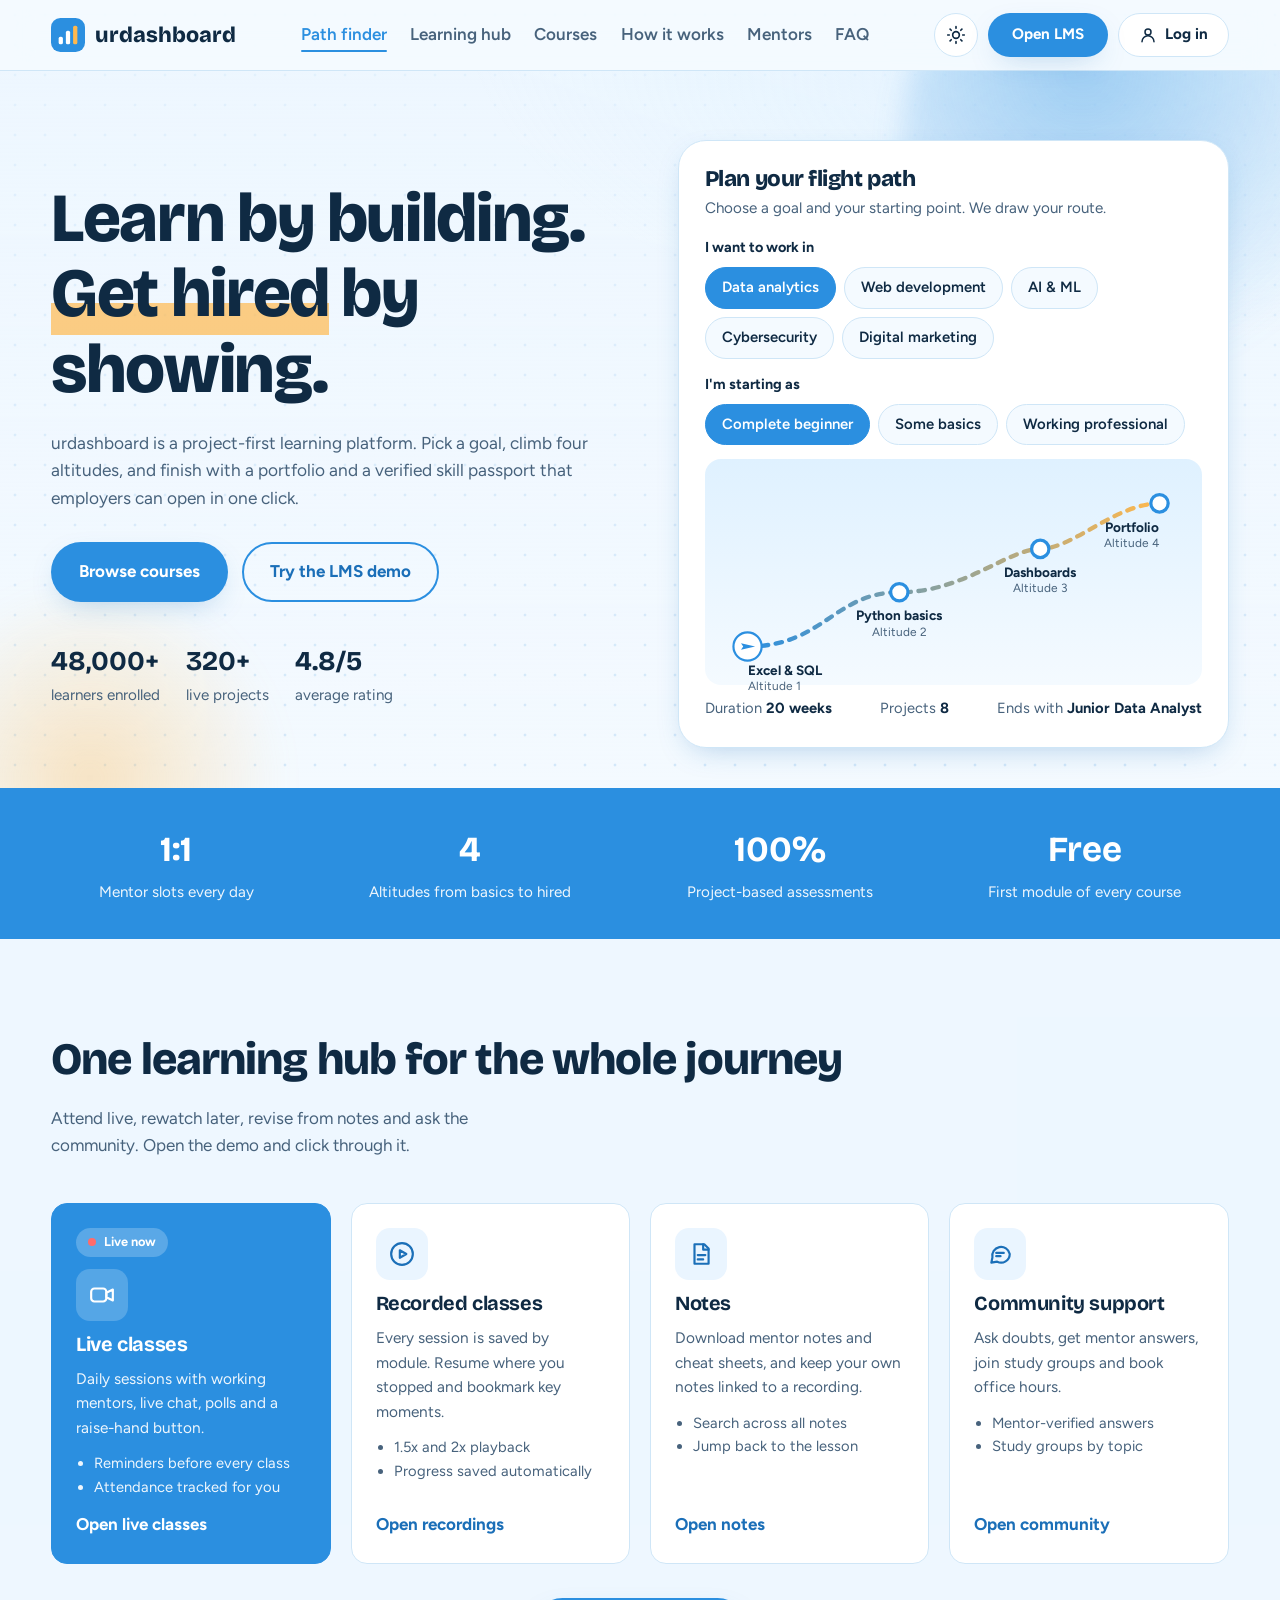
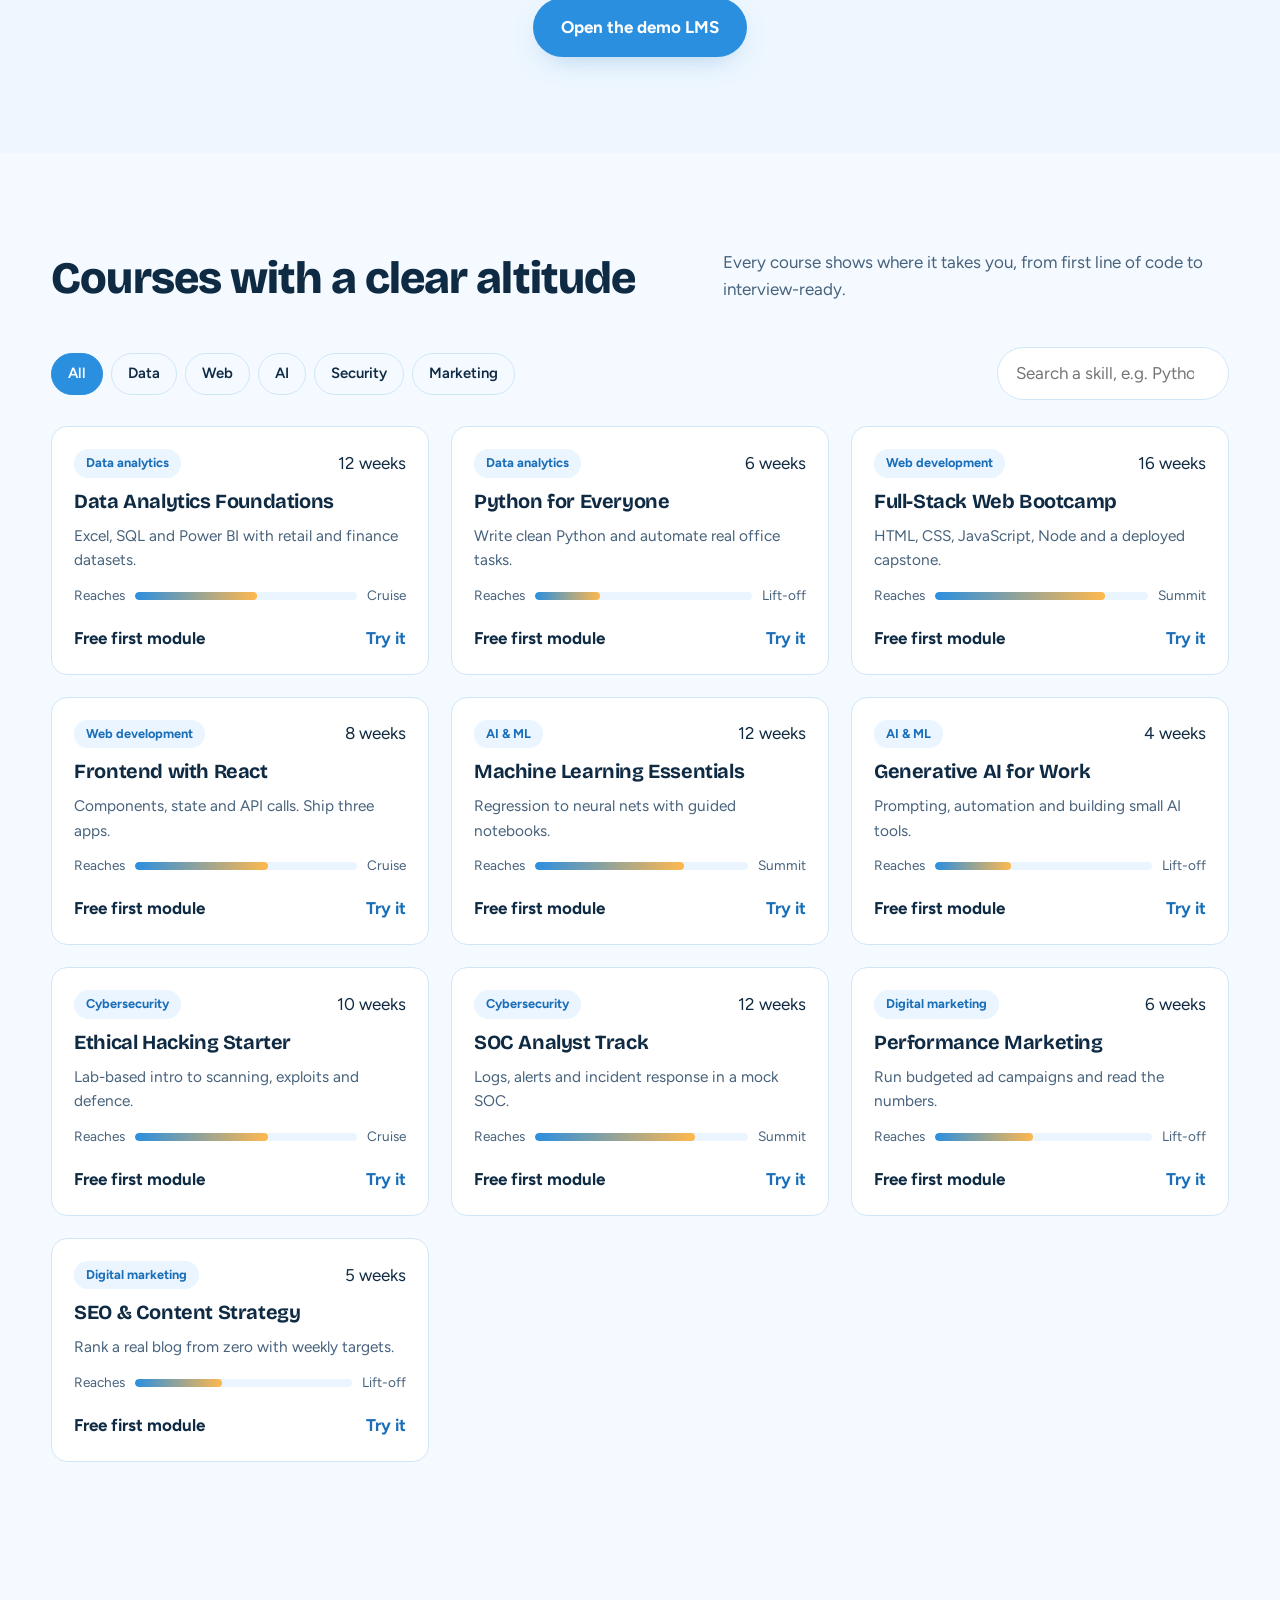
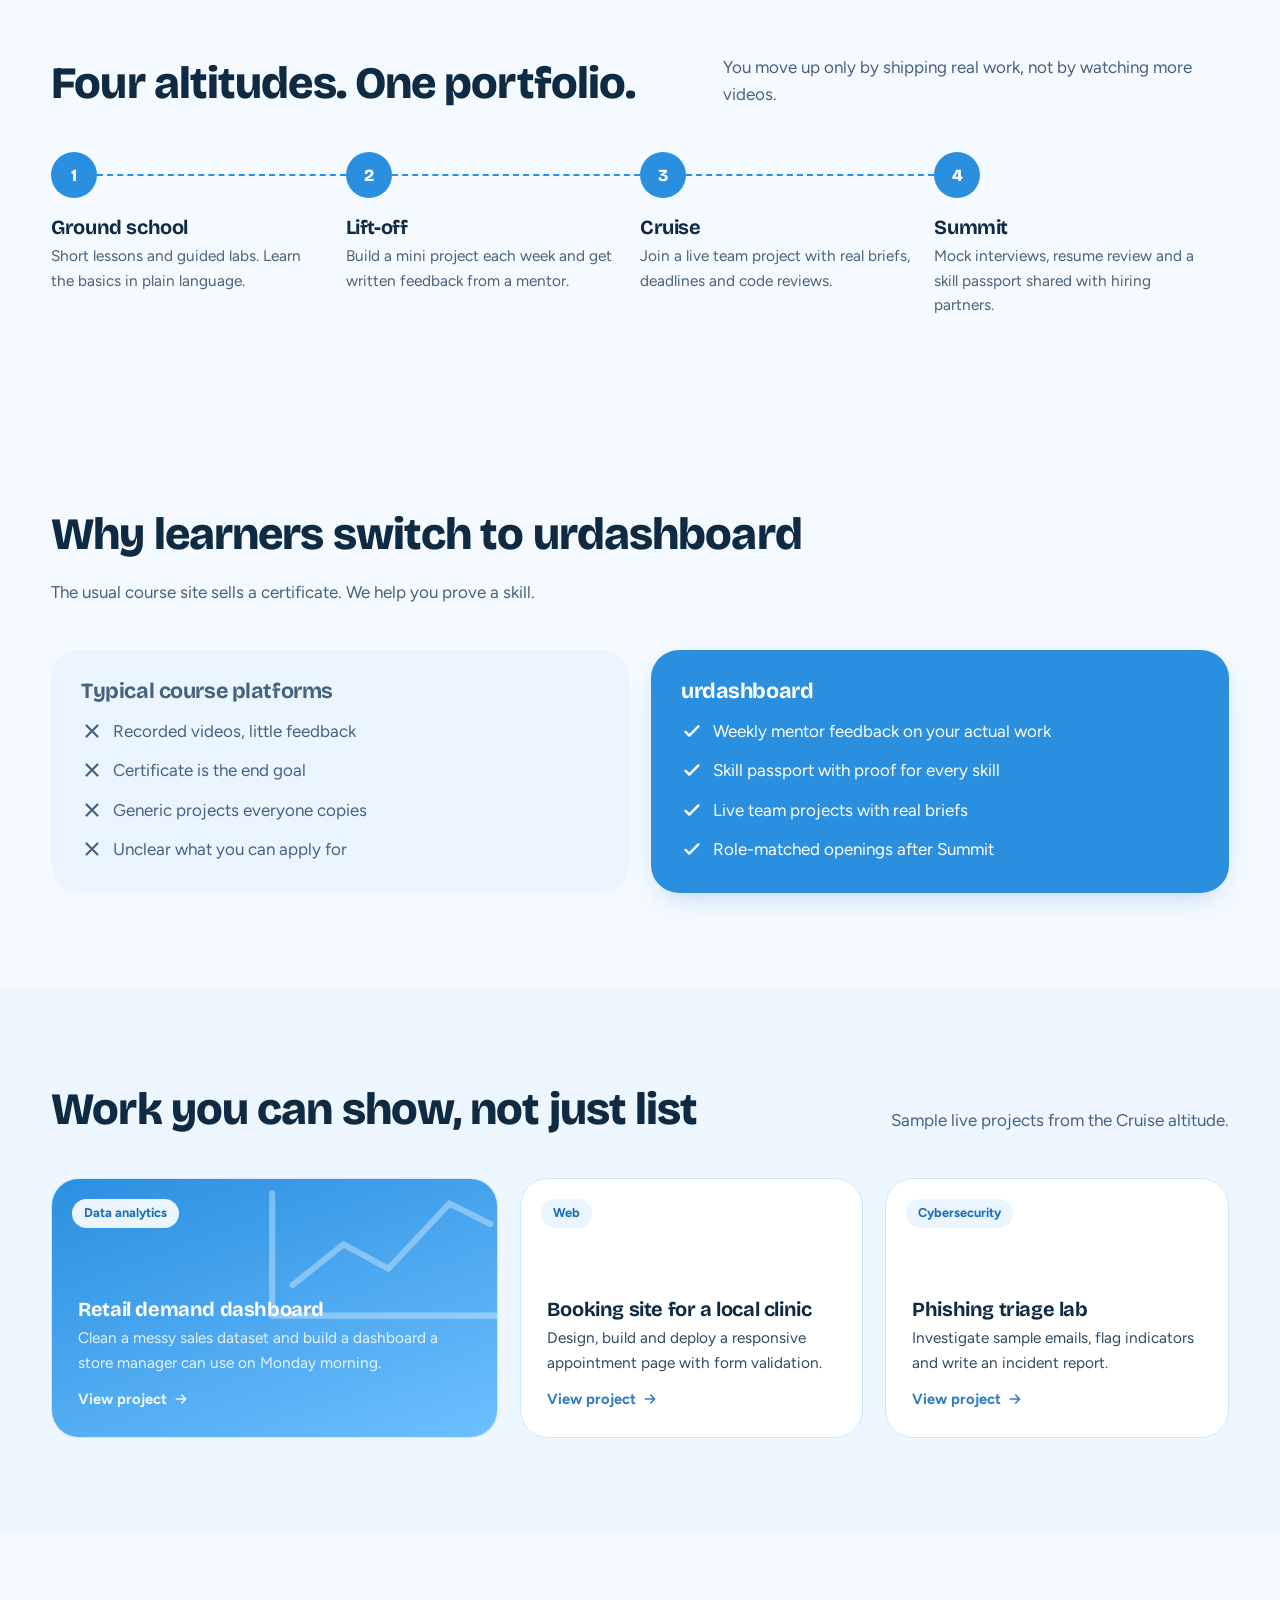
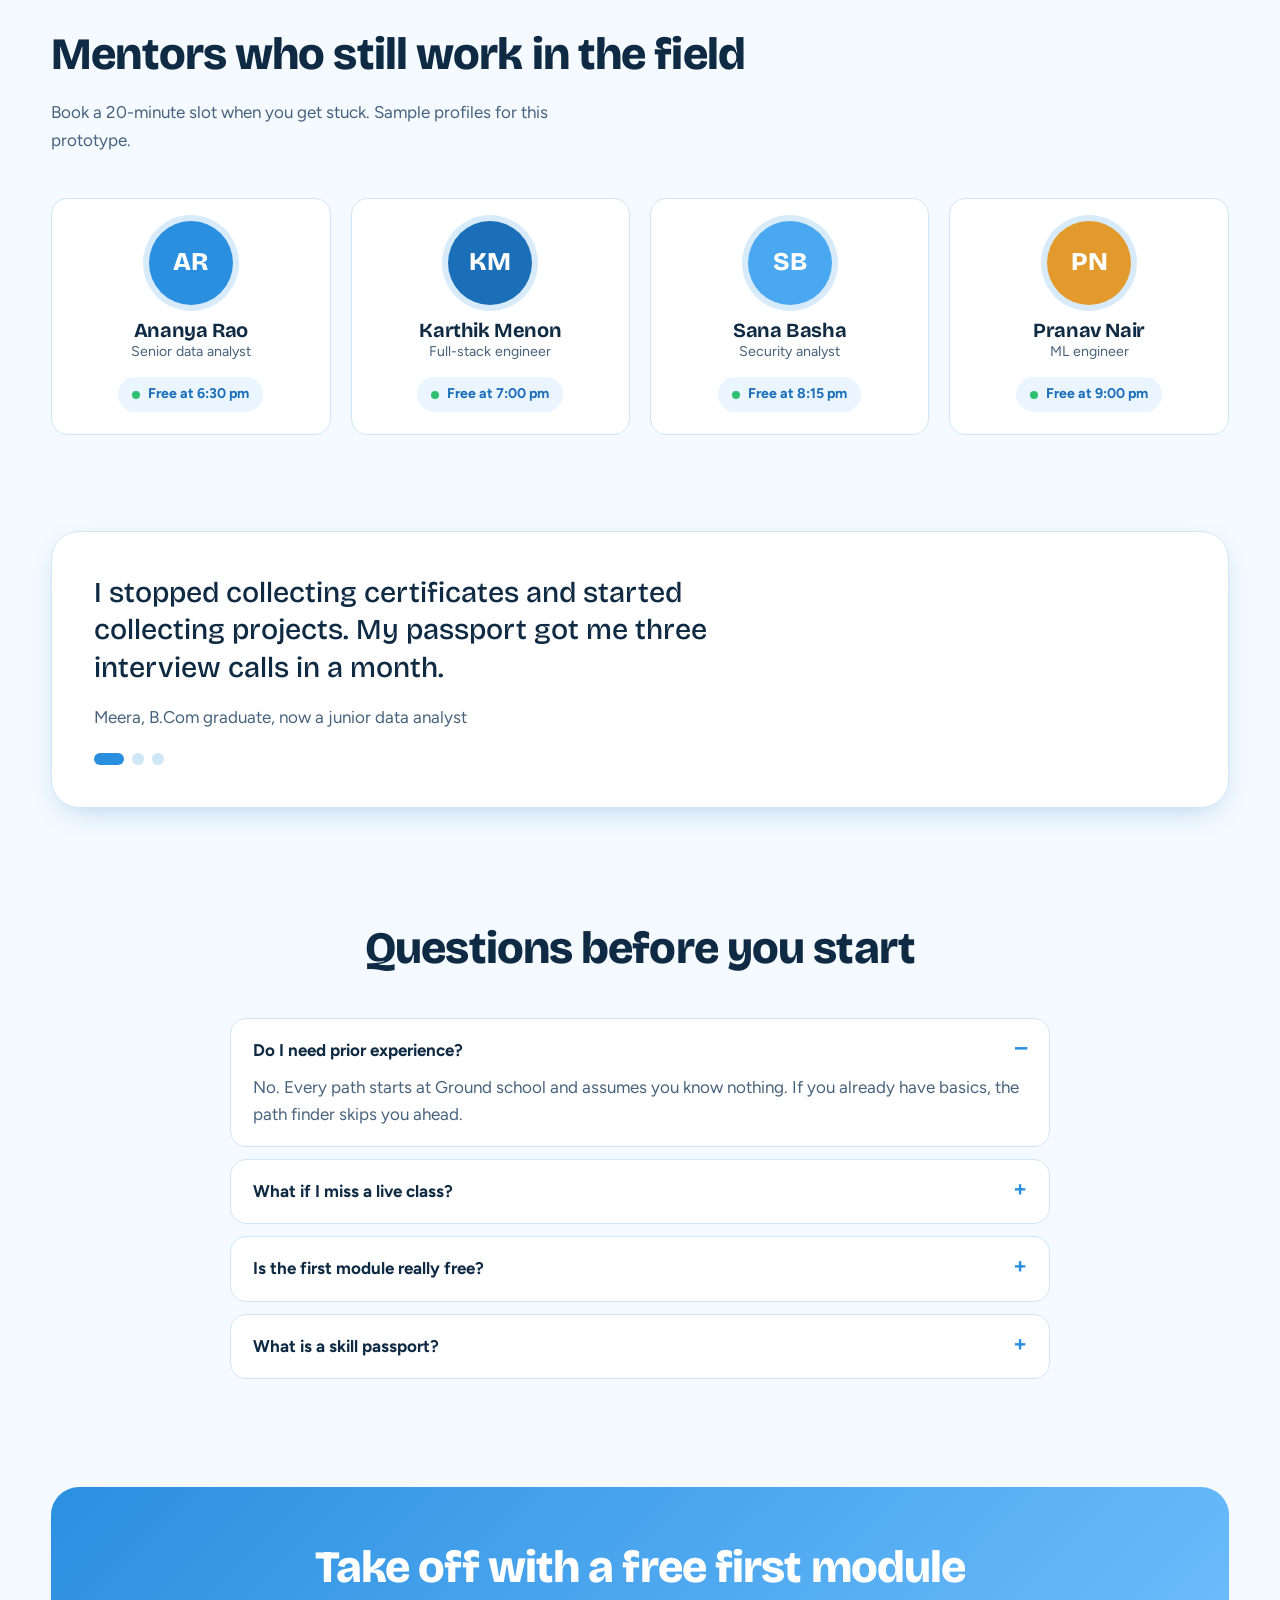
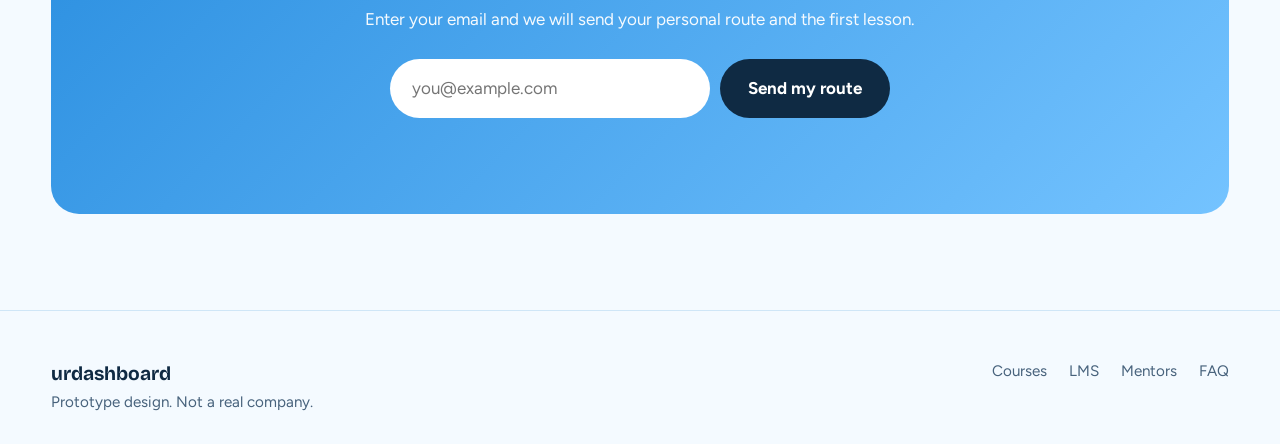
==== commit a4decda8: "Fix laptop header, mentor profiles, Open LMS button size" ====
--- a/index.html
+++ b/index.html
@@ -15,8 +15,8 @@
 <link rel="preconnect" href="https://fonts.googleapis.com">
 <link rel="preconnect" href="https://fonts.gstatic.com" crossorigin>
 <link href="https://fonts.googleapis.com/css2?family=Bricolage+Grotesque:opsz,wght@12..96,500;12..96,700;12..96,800&family=Figtree:wght@400;500;600;700&display=swap" rel="stylesheet">
-<link rel="stylesheet" href="css/style.css?v=3">
-<link rel="stylesheet" href="css/auth.css?v=3">
+<link rel="stylesheet" href="css/style.css?v=10">
+<link rel="stylesheet" href="css/auth.css?v=10">
 </head>
 <body>
 
@@ -305,7 +305,8 @@
   </div>
 </footer>
 
-<script src="js/common.js?v=3"></script>
-<script src="js/main.js?v=3"></script>
+<script src="js/common.js?v=10"></script>
+<script src="js/main.js?v=10"></script>
+<script src="js/edu.js?v=10"></script>
 </body>
 </html>
--- a/css/auth.css
+++ b/css/auth.css
@@ -484,4 +484,102 @@
 .tl li{position:relative}
 .tl li::before{content:"";position:absolute;left:-25px;top:6px;width:12px;height:12px;border-radius:50%;background:var(--azure);box-shadow:0 0 0 4px var(--soft)}
 .tl b{display:block}.tl span{font-size:.85rem;color:var(--azure-d);font-weight:700}
-.tl p{color:var(--ink-2);font-size:.92rem}+.tl p{color:var(--ink-2);font-size:.92rem}
+
+/* =========================================================
+   Laptop header: fixed, constant height, no jump on scroll.
+   Everything below is laptop-only, so the mobile UI is untouched.
+   ========================================================= */
+@media(min-width:961px){
+  header.nav{position:fixed;top:0;left:0;right:0;z-index:100;padding-top:0}
+  body:not(.lms){padding-top:70px}
+  .nav .wrap,header.nav.scrolled .wrap{height:70px}
+  .nav ul{gap:clamp(14px,1.8vw,26px);white-space:nowrap}
+  .nav-actions{flex:none}
+  /* Open LMS (and every primary button) stays blue on hover */
+  .btn-primary:hover,.btn-primary:focus-visible{background:var(--azure);color:#fff;box-shadow:0 14px 28px -10px var(--azure)}
+}
+/* LMS laptop header: steady height, content centred, nothing squeezed */
+@media(min-width:861px){
+  body.lms .topbar,body.lms .topbar.scrolled{align-items:center}
+  body.lms .tb-left{flex:1;min-width:0}
+  body.lms .top-actions{flex:none}
+}
+@media(min-width:861px) and (max-width:1100px){body.lms .me-text{display:none}}
+
+/* Open LMS and the user button share one size (laptop only) */
+@media(min-width:961px){
+  .nav-actions .btn,.nav-actions .user-btn{height:44px;min-height:44px;box-sizing:border-box;display:inline-flex;align-items:center;justify-content:center;font-size:.95rem;line-height:1}
+  .nav-actions .btn{padding:0 22px}
+  .nav-actions .user-btn.out{padding:0 20px}
+}
+
+/* ===== edtech features ===== */
+.edu-dlg{border:0;border-radius:var(--r-lg);padding:0;background:var(--card);color:var(--ink);width:min(560px,94vw);max-height:90vh;overflow:auto;box-shadow:0 30px 80px -20px rgba(0,0,0,.5)}
+.edu-dlg.wide{width:min(720px,94vw)}
+.edu-dlg::backdrop{background:rgba(10,26,43,.6);backdrop-filter:blur(3px)}
+.ed-head{display:flex;justify-content:space-between;align-items:center;gap:12px;padding:20px 24px;background:linear-gradient(135deg,#0f3a63,#1b6fb8);color:#fff;position:sticky;top:0;z-index:1}
+.ed-head h3{font-size:1.25rem}
+.ed-x{width:36px;height:36px;border-radius:50%;border:1px solid rgba(255,255,255,.5);background:rgba(255,255,255,.15);color:#fff}
+.ed-body{padding:22px 24px 26px;display:grid;gap:14px}
+.ed-body h4{margin-bottom:2px}
+.ed-body input,.ed-body select,.demo-form input,.demo-form select{padding:12px 14px;border-radius:12px;border:1.5px solid var(--line);background:var(--cloud);width:100%}
+.ed-toast{position:fixed;left:50%;bottom:90px;transform:translate(-50%,20px);background:var(--ink);color:var(--cloud);padding:12px 22px;border-radius:99px;font-weight:600;opacity:0;transition:.3s;z-index:300}
+.ed-toast.show{opacity:1;transform:translate(-50%,0)}
+.why-grid{display:grid;grid-template-columns:repeat(3,1fr);gap:18px}
+.why-card{background:var(--card);border:1px solid var(--line);border-radius:var(--r-md);padding:22px;transition:transform .25s,box-shadow .25s}
+.why-card:hover{transform:translateY(-4px);box-shadow:var(--shadow)}
+.why-n{display:grid;place-items:center;width:38px;height:38px;border-radius:12px;background:var(--azure);color:#fff;font-weight:800;margin-bottom:12px}
+.why-card p{color:var(--ink-2);font-size:.96rem}
+.price-grid{display:grid;grid-template-columns:repeat(3,1fr);gap:20px;align-items:stretch}
+.plan{position:relative;display:flex;flex-direction:column;gap:14px;background:var(--card);border:1px solid var(--line);border-radius:var(--r-lg);padding:28px;transition:transform .25s,box-shadow .25s}
+.plan:hover{transform:translateY(-5px);box-shadow:var(--shadow)}
+.plan.hot{border:2px solid var(--azure);box-shadow:var(--shadow)}
+.plan-tag{position:absolute;top:-13px;left:24px;background:var(--sun);color:#0f2a43;font-weight:800;font-size:.78rem;padding:4px 12px;border-radius:99px}
+.plan-price b{font-family:var(--display);font-size:2.4rem}.plan-price span{color:var(--ink-2);font-size:.9rem;margin-left:4px}
+.plan ul{margin:0;padding-left:20px;color:var(--ink-2);display:grid;gap:6px;flex:1}
+.demo-box{display:grid;grid-template-columns:1fr 1fr;gap:34px;align-items:center;background:var(--card);border:1px solid var(--line);border-radius:var(--r-lg);padding:38px;box-shadow:var(--shadow)}
+.demo-form{display:flex;flex-direction:column;gap:6px}
+.demo-form .btn{margin-top:12px}
+.ok-box{text-align:center;display:grid;gap:10px;justify-items:center}
+.score{font-family:var(--display);font-size:2.4rem;font-weight:800;color:var(--azure)}
+.syl{list-style:none;margin:0;padding:0;display:grid;gap:8px}
+.syl li{display:flex;align-items:center;gap:12px;padding:10px 14px;border:1px solid var(--line);border-radius:12px;background:var(--cloud)}
+.syl li span{display:grid;place-items:center;width:28px;height:28px;border-radius:50%;background:var(--azure);color:#fff;font-weight:700;font-size:.85rem;flex:none}
+.syl em{margin-left:auto;font-style:normal;font-size:.78rem;font-weight:700;color:#1d8a52;background:#dcf5e6;padding:2px 10px;border-radius:99px}
+.course{cursor:pointer}
+.q{font-size:1.2rem;margin-top:10px}
+.opts,.qmenu{display:grid;gap:10px}
+.opt,.qbtn{text-align:left;padding:14px 16px;border-radius:14px;border:1.5px solid var(--line);background:var(--cloud);font-weight:600;transition:border-color .2s,background .2s,transform .2s}
+.opt:hover:not(:disabled),.qbtn:hover{border-color:var(--azure);transform:translateX(3px)}
+.opt.right{background:#dcf5e6;border-color:#2fbf71;color:#14653a}
+.opt.wrong{background:#ffe3e3;border-color:#e03131;color:#a61e1e}
+.qbtn b{display:block}.qbtn span{color:var(--ink-2);font-size:.9rem;font-weight:500}
+.nlist{list-style:none;margin:0;padding:0;display:grid;gap:8px}
+.nlist li{padding:10px 14px;border:1px solid var(--line);border-radius:12px;background:var(--cloud)}
+.nlist li.new{border-left:4px solid var(--azure);background:var(--soft)}
+.nlist b{display:block;font-size:.85rem;color:var(--azure-d)}.nlist span{font-size:.95rem}
+.lb{list-style:none;margin:0;padding:0;display:grid;gap:10px}
+.lb li{display:grid;grid-template-columns:34px 90px 1fr 70px;gap:10px;align-items:center;padding:10px 12px;border:1px solid var(--line);border-radius:12px}
+.lb li.me{background:var(--soft);border-color:var(--azure)}
+.lb em{font-style:normal;font-weight:700;text-align:right;font-size:.9rem}
+.rk{display:grid;place-items:center;width:30px;height:30px;border-radius:50%;background:var(--azure);color:#fff;font-weight:800;font-size:.85rem}
+.tasks{list-style:none;margin:0;padding:0;display:grid;gap:8px}
+.tasks li{display:flex;justify-content:space-between;align-items:center;gap:10px;padding:10px 14px;border:1px solid var(--line);border-radius:12px;background:var(--cloud)}
+.tasks li.done label{text-decoration:line-through;color:var(--ink-2)}
+.tasks input[type=checkbox]{width:auto}
+.ed-body .row input{flex:1}
+.cert{max-width:100%}.certc{width:100%;height:auto;border:1px solid var(--line);border-radius:12px}
+.bell{position:relative}
+.bell i{position:absolute;top:-4px;right:-4px;min-width:20px;height:20px;border-radius:99px;background:#e03131;color:#fff;font-size:.72rem;font-style:normal;font-weight:800;display:grid;place-items:center;padding:0 5px}
+.bell i[hidden]{display:none}
+.tools{display:grid;grid-template-columns:minmax(260px,1fr) 2fr;gap:20px;margin-bottom:20px}
+.tool-grid{display:grid;grid-template-columns:repeat(auto-fill,minmax(170px,1fr));gap:14px}
+.tool{text-align:left;padding:18px;border-radius:var(--r-md);border:1px solid var(--line);background:var(--card);transition:transform .25s,box-shadow .25s,border-color .25s}
+.tool:hover{transform:translateY(-4px);box-shadow:var(--shadow);border-color:var(--azure)}
+.tool b{display:block;font-family:var(--display);font-size:1.1rem}.tool span{color:var(--ink-2);font-size:.88rem}
+.streak{margin-bottom:10px}.goal .row{margin-top:12px}
+.nf{min-height:100vh;display:grid;place-content:center;justify-items:center;text-align:center;gap:14px;padding:30px}
+.nf-code{font-family:var(--display);font-size:clamp(5rem,20vw,9rem);font-weight:800;line-height:1;color:var(--azure)}
+@media(max-width:900px){.why-grid{grid-template-columns:1fr 1fr}.price-grid,.demo-box,.tools{grid-template-columns:1fr}.demo-box{padding:26px}}
+@media(max-width:560px){.why-grid{grid-template-columns:1fr}.lb li{grid-template-columns:30px 1fr 60px}.lb .bar{display:none}.edu-dlg{width:100%;max-width:100%;margin:auto 0 0;border-radius:24px 24px 0 0;max-height:92vh}}
